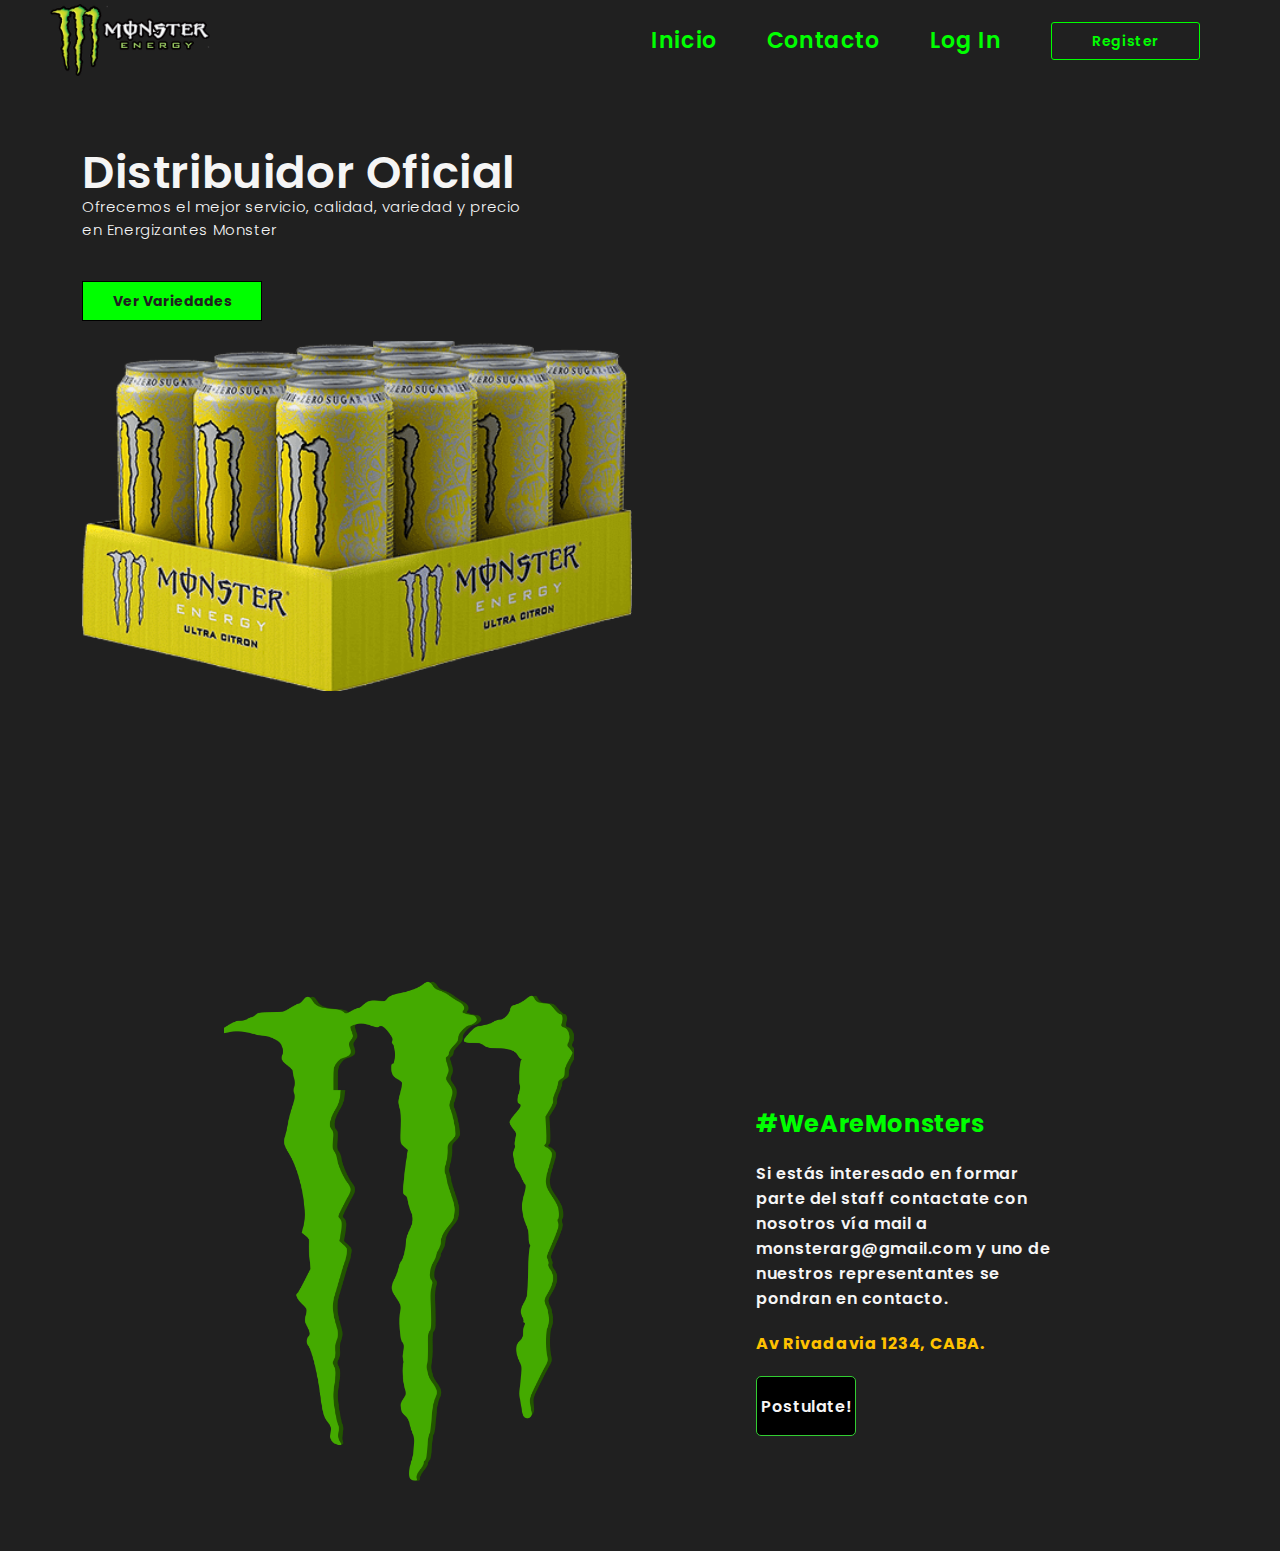
==== index.html @ bba92b3d "initregister" ====
<!DOCTYPE html>
<html lang="en">

<head>
    <meta charset="UTF-8">
    <meta http-equiv="X-UA-Compatible" content="IE=edge">
    <meta name="viewport" content="width=device-width, initial-scale=1.0">
    <title>Monster ARG</title>
    <link rel="stylesheet" href="/style.css">
    <link rel="stylesheet" href="https://cdnjs.cloudflare.com/ajax/libs/font-awesome/6.1.1/css/all.min.css">
    <link rel="stylesheet" href="/Login/css/style.css">
    <link rel="stylesheet" href="/Register/css/forms.css">
</head>

<body>
    <!-- Header -->
    <div class="header-container section-container">
        <header class="header">
            <div class="logo-container">
                <img src="/assets/Monster-Loogo.png" alt="Logo de Monster">
            </div>
            <nav class="navbar">
                <label for="toggle-menu"><i class="fa-solid fa-bars"></i></label>
                <input type="checkbox" id="toggle-menu">
                <ul class="navbar-list">
                    <li><a href="#hero">Inicio</a></li>
                    <li><a href="#about-us">Contacto</a></li>
                    <li><a href="/Login/index.html">Log In</a></li>
                    <li><a href="/Register/forms.html">Register</a></li>
                </ul>
            </nav>
        </header>
    </div>
    <!-- Hero -->
    <div class="section-container">
        <section class="section" id="hero">
            <div class="description-container">
                <div class="text-container">
                    <h1>Distribuidor Oficial</h1>
                    <p>Ofrecemos el mejor servicio, calidad, variedad y precio en Energizantes Monster</p>
                </div>
                <button class="primary-button" id="products">Ver Variedades</button>
            </div>
            <div class="hero-img"></div>
        </section>
        <!-- Section CONTACTO -->
        <div class="section-container">
            <section class="section" id="about-us">
                <div class="about-img"></div>
                <div class="about-content">
                    <h2 class="section-title">#WeAreMonsters</h2>
                    <p class="section-p">
                        Si estás interesado en formar parte del staff contactate con nosotros vía mail a monsterarg@gmail.com y uno de nuestros representantes se pondran en contacto.
                    </p>
                    <p class="adress">Av Rivadavia 1234, CABA.</p>
                    <div class="about-cards-container">
                        <div class="about-card">
                            <span></span>
                            <a href="#" class="section-p">Postulate!</a>
                        </div>
                    </div>
                </div>
        </div>
        </section>
    </div>
    <!-- Products -->
    <!-- <div class="section-container">
        <section class="section" id="products">
            <div class="title-container">
                <h2 class="section-title">Productos</h2>
            </div>
            <div class="products-cards-container">
                <div class="products-card">
                    <div class="product-card-img"></div>
                    <div class="product-content">
                        <h3>Mango</h3>
                        <p class="section-p-small">Sabor Mango, dulce, energizante</p>
                    </div> -->

</body>

</html>
---- style.css ----
@import url('https://fonts.googleapis.com/css2?family=Montserrat&family=Poppins:wght@200&display=swap');
* {
    margin: 0;
    padding: 0;
    box-sizing: border-box;
    font-family: 'Poppins', sans-serif;
    list-style: none;
    text-decoration: none;
}

html {
    scroll-behavior: smooth;
    scroll-padding-top: 100px;
}

body {
    width: 100%;
    /*background: #131415;*/
}

:root {
    --yellow: #ffc200;
    --black: #202020;
    --grey: #2d3640;
    --green: lime;
}

.section-container {
    background: #202020;
}


/*Header*/

.header {
    margin: 0 auto;
    max-width: 1300px;
    height: 80px;
    display: flex;
    justify-content: space-between;
    align-items: center;
    padding: 0px 80px 0px 50px;
}

.header-container {
    position: sticky;
    top: 0%;
    z-index: 9999;
}

.logo-container {
    height: 100%;
    display: flex;
    align-items: center;
}

.logo-container img {
    height: 90%;
}

.navbar,
.navbar-list {
    display: flex;
    align-items: center;
    justify-content: center;
}

.navbar-list {
    gap: 50px;
}

.navbar i {
    font-size: 40px;
    color: white;
    cursor: pointer;
    display: none;
}

#toggle-menu {
    display: none;
}

.navbar a {
    color: white;
    color: var(--green);
    font-size: 22px;
}

.navbar-list li:last-child>a {
    border: 1px solid var(--green);
    font-size: 14px;
    padding: 8px 40px;
    border-radius: 3px;
    transition: all 0.3s linear;
}

.navbar-list li:last-child>a:hover {
    background-color: white;
    color: var(--grey);
    transition: all 0.3s linear;
    font-weight: 700;
}

@media (max-width: 992px) {
    .header {
        padding: 0px 50px 0px 10px;
    }
    .navbar i {
        display: block;
    }
    .navbar-list {
        position: absolute;
        background-color: var(--black);
        flex-direction: column;
        top: 100px;
        right: 0;
        width: 100%;
        height: calc(100vh - 100px);
        display: none;
        z-index: 9999;
    }
    #toggle-menu:checked+.navbar-list {
        display: flex;
    }
}


/*hero*/

.section-container {
    background-color: var(--black);
}

.section {
    display: flex;
    justify-content: center;
    align-items: center;
    margin: 0 auto;
    padding: 70px 0px;
    width: 95%;
    max-width: 1300px;
    /*border: 2px red solid;*/
}

button {
    background-color: var(--green);
    border: 1px solid black;
    outline: none;
    width: 180px;
    height: 40px;
    color: white;
    font-weight: 700;
    font-size: 14px;
    cursor: pointer;
    transition: all 0.4s linear;
}

button:hover {
    background-color: rgb(241, 33, 33);
    transition: all 0.4s linear;
}


/**/

#hero {
    justify-content: space-between;
    flex-wrap: wrap;
    gap: 20px;
    padding: 70px 50px;
}

.description-container {
    display: flex;
    flex-direction: column;
    flex: 1 1 50%;
    gap: 40px;
}

.text-container {
    max-width: max(40%, 300px);
    color: whitesmoke;
}

.text-container h1 {
    font-weight: 600;
    font-size: 45px;
    line-height: 45px;
}

.text-container p {
    font-size: 15px;
    font-weight: 300;
}

.hero-img {
    background-image: url(/assets/pack-monster2.png);
    background-position: center;
    background-repeat: no-repeat;
    background-size: cover;
    min-width: 550px;
    width: 30%;
    height: 350px;
    border-radius: 5px;
    transition: all 0.4s linear;
}

.primary-button {
    color: #202020;
    background: lime;
}

@media (max-width: 768px) {
    .hero-img {
        display: none;
    }
    .description-container {
        justify-content: center;
        align-items: center;
    }
    .text-container {
        display: flex;
        flex-direction: column;
        justify-content: center;
        align-items: center;
        text-align: center;
    }
}


/* Section CONTACTO */

#about-us {
    gap: 15%;
    flex-wrap: wrap;
    margin-top: 150px;
    /* border: 1px solid red;*/
}

.about-img {
    background-image: url(./assets/M-de-Monster.png);
    background-repeat: no-repeat;
    background-position: center;
    background-size: cover;
    height: 500px;
    width: 350px;
    border-radius: 5px;
}

.about-content {
    height: 250px;
    width: 300px;
    display: flex;
    flex-direction: column;
    gap: 20px;
    /*border: 1px solid red;*/
}

.adress {
    font-weight: 700;
    color: #ffc200;
}

.about-cards-container {
    display: flex;
    gap: 30px;
}

.about-card {
    display: flex;
    flex-direction: column;
    align-items: center;
    justify-content: center;
    background-color: black;
    height: 60px;
    width: 100px;
    border-radius: 5px;
    border: 1px limegreen solid;
}

.about-card span {
    font-weight: 700;
    font-size: 20px;
}

.section-title {
    color: lime;
}

.section-p {
    color: whitesmoke;
}

@media (max-width: 768px) {
    #about-us {
        flex-direction: column;
        gap: 20px;
    }
}


/* SECTION PRODUCTS*/
---- Login/css/style.css ----
@import url('https://fonts.googleapis.com/css2?family=Montserrat&family=Poppins:wght@200&display=swap');
* {
    padding: 0;
    margin: 0;
    box-sizing: border-box;
}

html,
body {
    margin: 0;
    padding: 0;
    font-family: 'Poppins', sans-serif;
    font-weight: 600;
    letter-spacing: 0.6px;
    font-size: 16px;
    background: #202020;
    color: lime;
    scroll-behavior: smooth;
    scroll-padding-top: 100px;
}

.container {
    width: 100%;
    height: 100vh;
    position: relative;
    display: flex;
    justify-content: center;
    align-items: center;
}

.content {
    width: 100%;
    height: 100%;
    display: flex;
    flex-direction: column;
    justify-content: center;
    align-items: center;
}

.login__inputs {
    width: 75%;
    max-width: 600px;
}

.login__inputs p {
    display: flex;
    flex-direction: column;
    width: 100%;
}

.login__inputs p label {
    padding-bottom: 10px
}

.login__inputs p input {
    height: 40px;
    border: none;
    padding: 0 20px;
    box-sizing: border-box;
    border-radius: 20px;
    color: #202157;
    font-family: 'Quicksand';
}


/* input:focus {
    outline: none;
    box-shadow: 0px 0px 26px -5px rgba(0,0,0,0.3);
} */

.login__inputs p input::placeholder {
    color: gray;
}

.login__inputs p button {
    width: 100%;
    height: 45px;
    background: black;
    color: lime;
    border-radius: 25px;
    border: 1px solid limegreen;
    font-family: 'Poppins';
    font-size: 16px;
    letter-spacing: 0.6px;
    font-weight: 600;
    cursor: pointer;
    margin-top: 2rem;
}

.login__inputs p button:hover {
    background-color: lime;
    color: #202020;
    transition: all 0.4s linear;
}

.login__img {
    visibility: hidden;
}

a {
    text-decoration: none;
    color: #ffffff
}

@media screen and (min-width: 1000px) {
    .login__img {
        visibility: visible;
        /*border-radius: 0 20px 20px 0;*/
        width: 280px;
        height: 400px;
        background-image: url(/Login/img/M-de-Monster.png);
        background-size: cover;
        background-repeat: no-repeat;
        background-position: center;
        padding: 10px 10px 10px 10px;
        margin-right: 120px;
        /*border: 1px red solid*/
    }
    .login__inputs {
        width: 45%;
        height: 45%;
        margin: auto;
        display: flex;
        flex-direction: column;
        justify-content: center;
        align-items: center;
    }
    .login__inputs p {
        width: 70%;
        margin: 10px 0;
    }
    .content {
        width: 50%;
        background: #0F0E0C;
        height: 60%;
        flex-direction: row;
        border-radius: 20px;
        box-shadow: 0px 0px 26px -5px rgba(0, 0, 0, 0.62);
    }
    html,
    body {
        background: #131415;
    }
    .login__inputs p:last-child button {
        width: 100%
    }
}
---- Register/css/forms.css ----
* {
    margin: 0;
    padding: 0;
    box-sizing: border-box;
}

body {
    width: 100%;
    background-color: #202020
}

.container-items {
    margin-top: 300px;
    margin-left: 300px;
    display: flex;
    justify-content: space-between;
    align-items: center;
    background-color: red;
    color: black;
    max-width: 700px;
    max-height: 600px;
    padding: 3rem 2rem 3rem 2rem;
}

.conteiner {
    display: flex;
    justify-content: center;
    align-items: center;
    max-width: 500px;
}
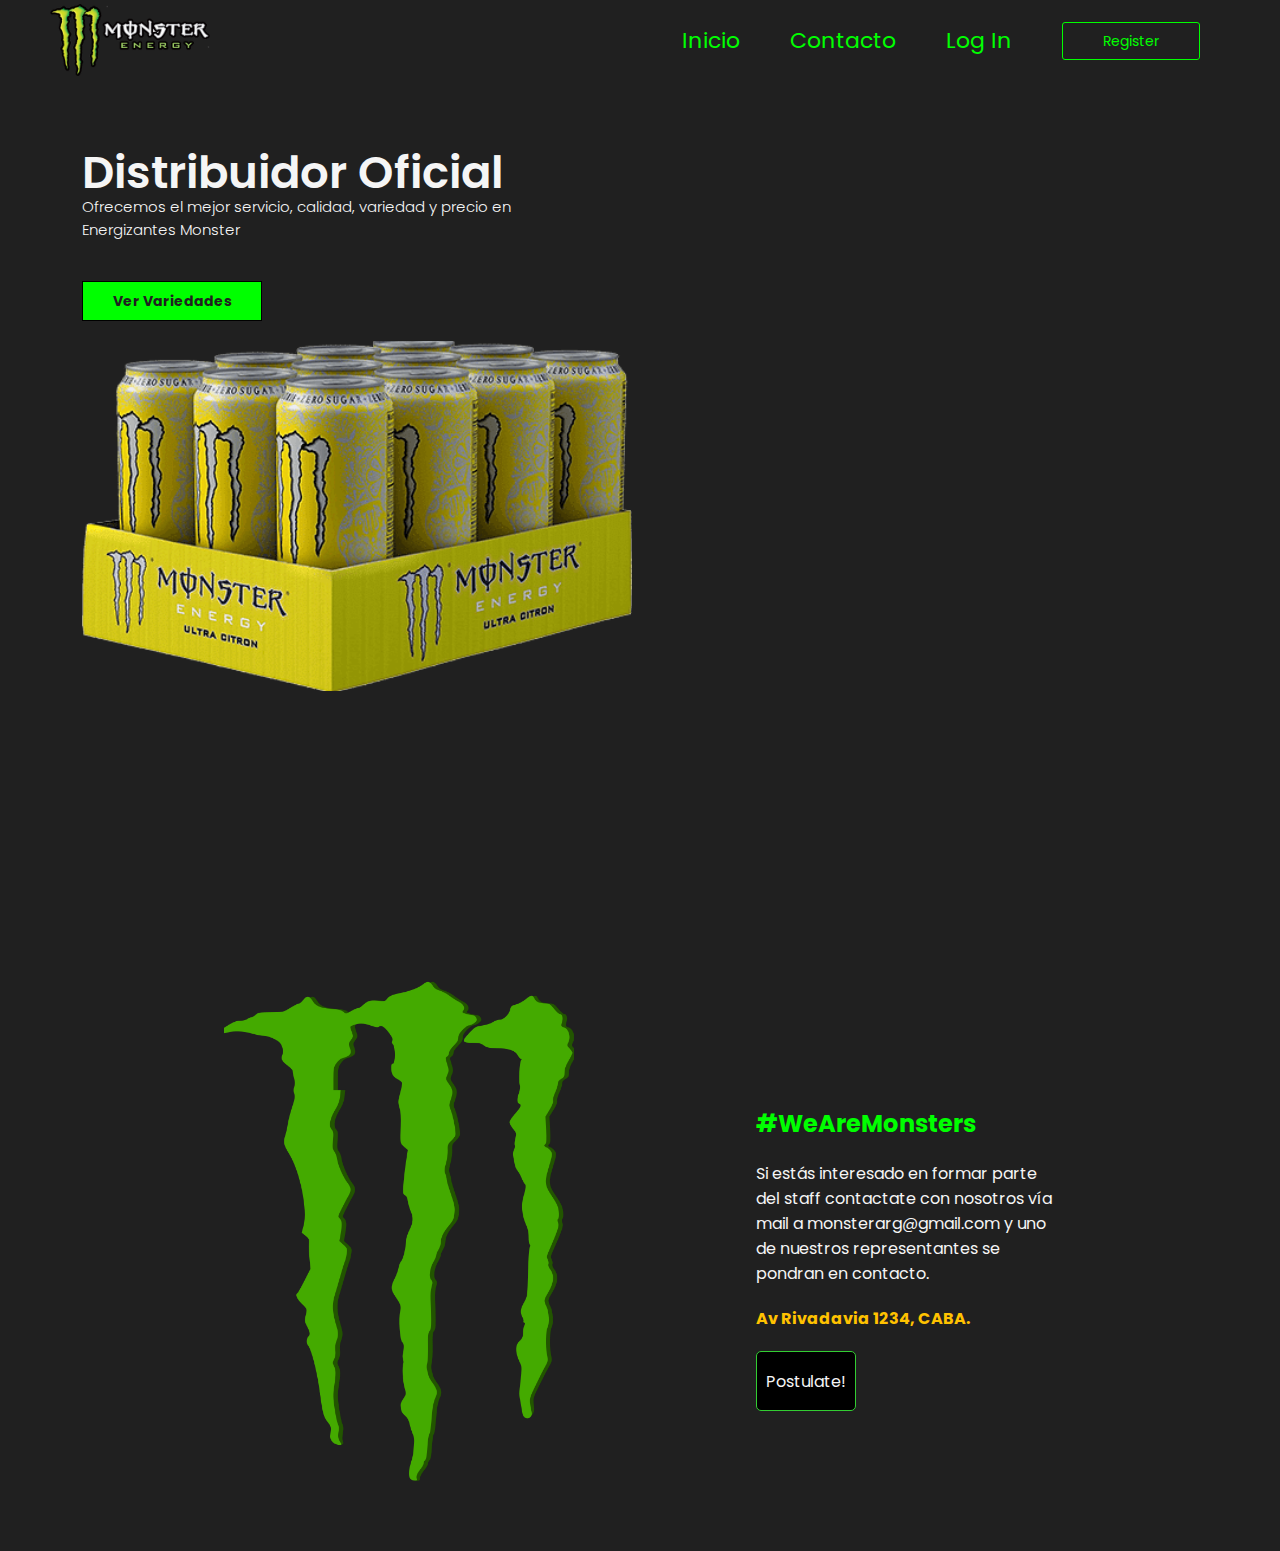
==== commit 911ba9a3: "registerfinish" ====
--- a/index.html
+++ b/index.html
@@ -8,8 +8,8 @@
     <title>Monster ARG</title>
     <link rel="stylesheet" href="/style.css">
     <link rel="stylesheet" href="https://cdnjs.cloudflare.com/ajax/libs/font-awesome/6.1.1/css/all.min.css">
-    <link rel="stylesheet" href="/Login/css/style.css">
-    <link rel="stylesheet" href="/Register/css/forms.css">
+    <!-- <link rel="stylesheet" href="/Login/css/style.css">
+    <link rel="stylesheet" href="/Register/css/forms.css"> -->
 </head>
 
 <body>
--- a/Login/css/style.css
+++ b/Login/css/style.css
@@ -7,8 +7,6 @@
 
 html,
 body {
-    margin: 0;
-    padding: 0;
     font-family: 'Poppins', sans-serif;
     font-weight: 600;
     letter-spacing: 0.6px;
@@ -61,12 +59,6 @@
     color: #202157;
     font-family: 'Quicksand';
 }
-
-
-/* input:focus {
-    outline: none;
-    box-shadow: 0px 0px 26px -5px rgba(0,0,0,0.3);
-} */
 
 .login__inputs p input::placeholder {
     color: gray;
--- a/Register/css/forms.css
+++ b/Register/css/forms.css
@@ -1,3 +1,4 @@
+@import url('https://fonts.googleapis.com/css2?family=Montserrat&family=Poppins:wght@200&display=swap');
 * {
     margin: 0;
     padding: 0;
@@ -5,26 +6,133 @@
 }
 
 body {
+    font-family: 'Poppins', sans-serif;
     width: 100%;
-    background-color: #202020
+    background-color: #131415;
+    /*font-weight: 600;*/
+    letter-spacing: 0.5px;
+    font-size: 16px;
+    background: #202020;
+    color: lime;
+    scroll-behavior: smooth;
+    scroll-padding-top: 100px;
+    max-width: 600px;
+}
+
+.section-contaier {
+    display: flex;
+    justify-content: center;
+    align-items: center;
 }
 
 .container-items {
-    margin-top: 300px;
-    margin-left: 300px;
     display: flex;
-    justify-content: space-between;
+    flex-direction: column;
+    justify-content: center;
     align-items: center;
-    background-color: red;
-    color: black;
-    max-width: 700px;
-    max-height: 600px;
+    position: relative;
+    top: 40px;
+    left: 750px;
+    width: 80%;
+    height: 100%;
+    background-color: black;
+    color: lime;
+    /*border: red 1px solid;*/
+    /*max-width: 600px;
+    max-height: 900px;*/
     padding: 3rem 2rem 3rem 2rem;
+    border-radius: 20px solid green;
+    box-shadow: 0px 0px 26px -5px rgba(0, 0, 0, 0.72);
 }
 
-.conteiner {
+h1 {
+    padding-bottom: 50px;
+    /* border: red 1px solid;*/
+}
+
+.item {
     display: flex;
     justify-content: center;
     align-items: center;
-    max-width: 500px;
+    width: 500px;
+    height: 4rem;
+    max-width: 400px;
+    /*border: 1px red solid;*/
+    padding: 0 10px 0 10px;
+    margin: 0 auto;
+    /*padding: 0 2rem 0 2rem*/
+    /* background-color: red;*/
+}
+
+.btn {
+    height: 40px;
+    width: 150px;
+    width: 45%;
+    height: 45px;
+    background: black;
+    color: lime;
+    border-radius: 25px;
+    border: 1px solid limegreen;
+    font-family: 'Poppins';
+    font-size: 16px;
+    letter-spacing: 0.6px;
+    font-weight: 600;
+    cursor: pointer;
+    margin-top: 2rem;
+    display: flex;
+    justify-content: center;
+    align-items: center;
+    margin-left: 28%;
+}
+
+.btn:hover {
+    background-color: lime;
+    color: #202020;
+    transition: all 0.4s linear;
+}
+
+.border {
+    border-radius: 20px;
+    height: 30px;
+    margin: 13px 13px;
+    width: 60%;
+    height: 45%;
+    display: flex;
+    flex-direction: column;
+    justify-content: center;
+    align-items: center;
+}
+
+.radio {
+    margin: 0px 15px;
+    border: 0
+}
+
+.imgg {
+    padding-bottom: 20px;
+    width: 200px;
+    height: 300px;
+}
+
+@media (max-width: 600px) {
+    body {
+        width: 100%;
+        margin-left: 0px;
+        margin-top: 0px;
+        background: black;
+    }
+    .container-items {
+        width: 100%;
+        height: 100%;
+        max-height: 100%;
+        background-color: black;
+        border-radius: 0;
+        position: sticky;
+    }
+    .imgg {
+        padding: 25px 0;
+        width: 200px;
+        height: 300px;
+        /*border: 2px red solid;*/
+    }
 }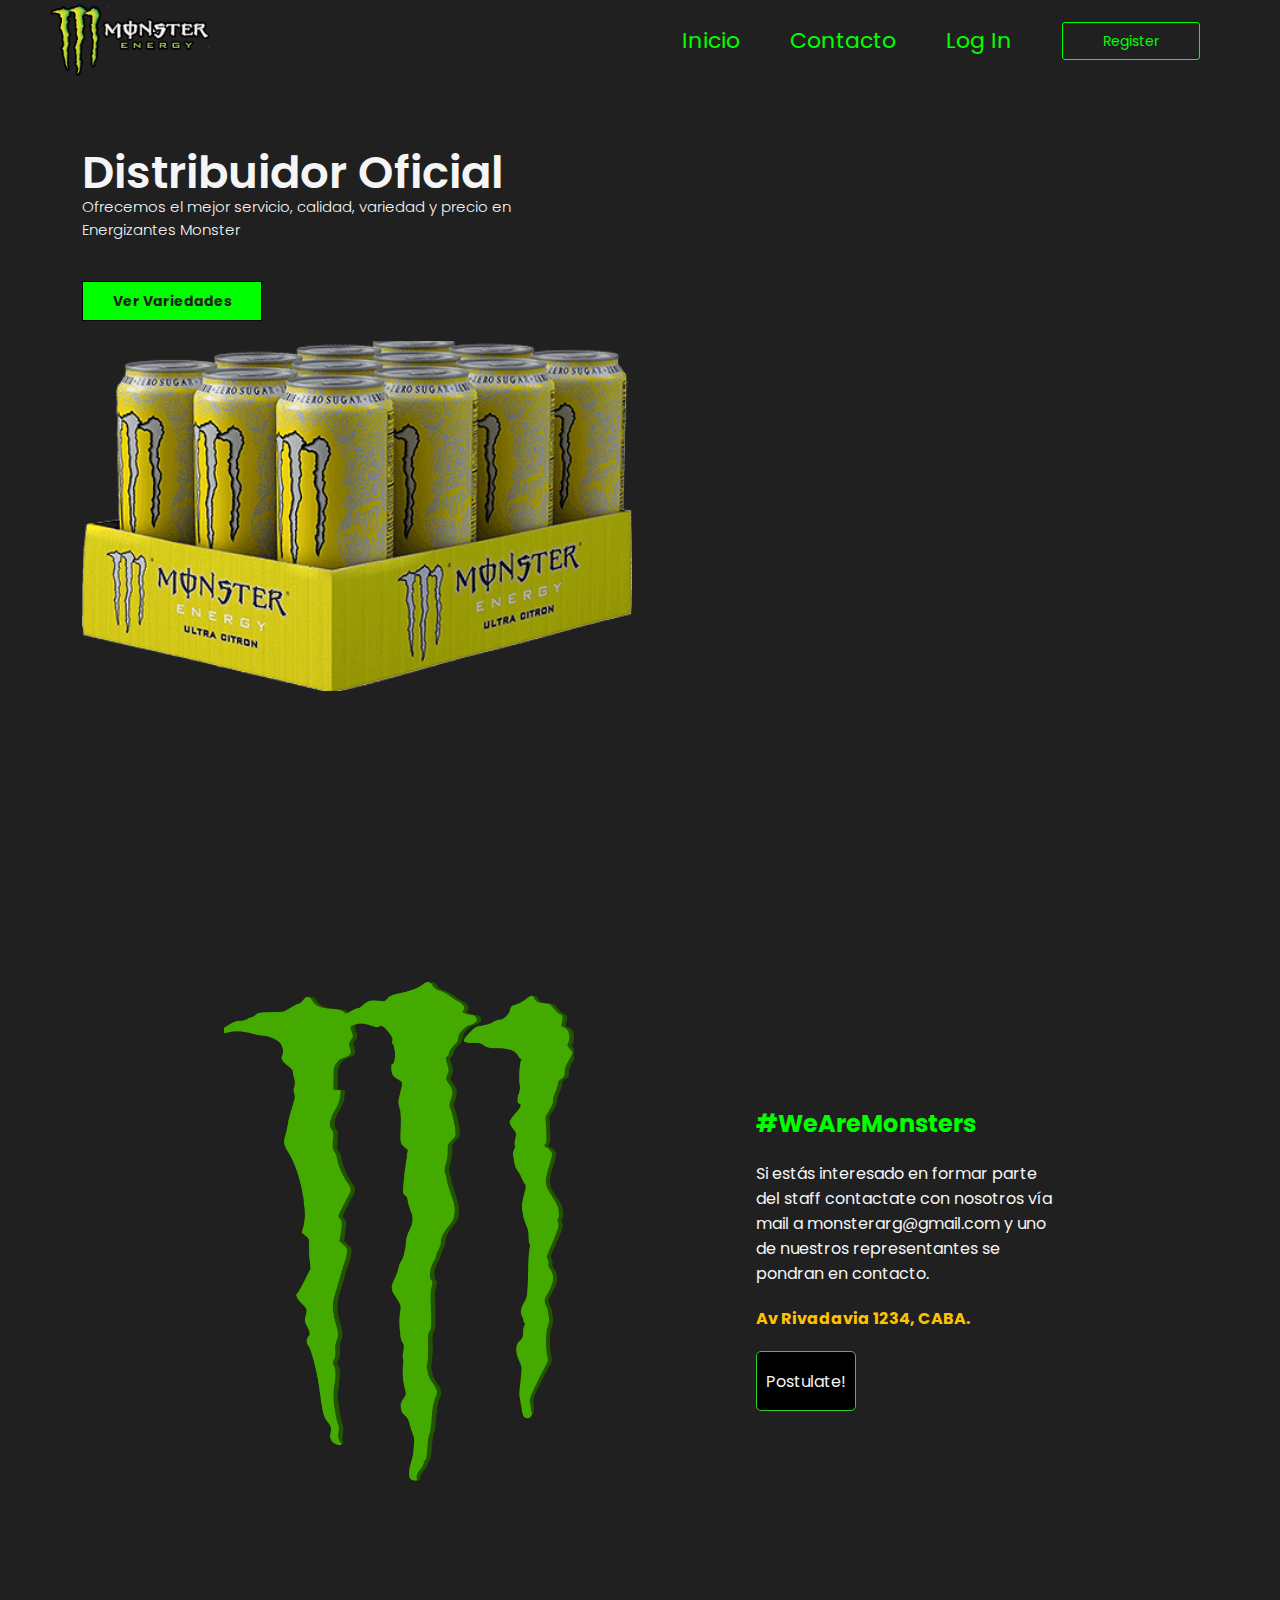
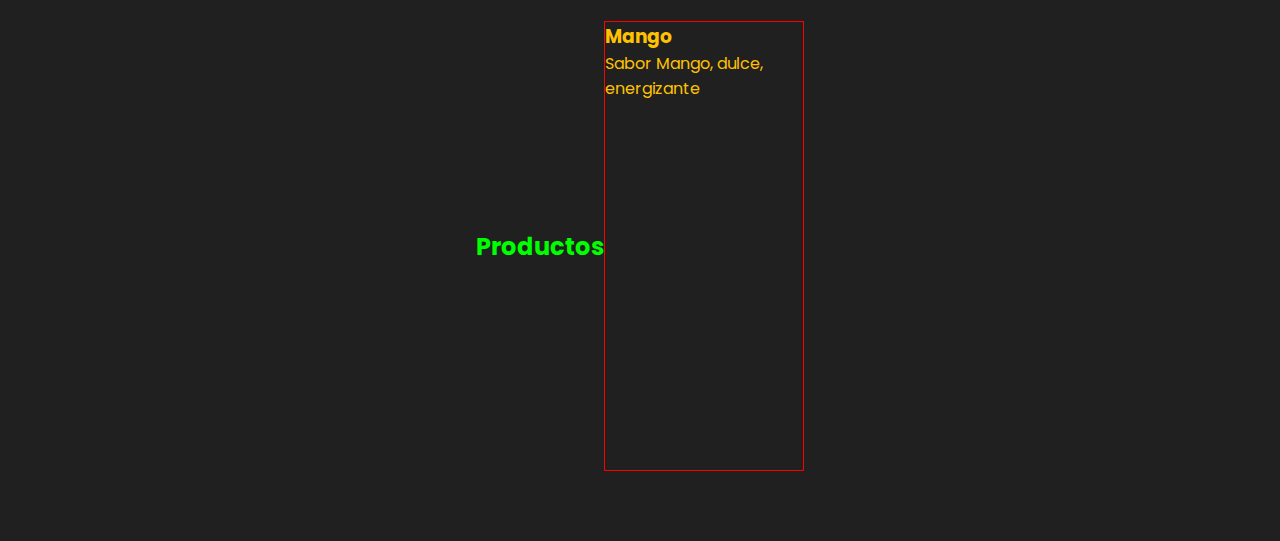
==== commit 682dd27a: "r-terminado" ====
--- a/index.html
+++ b/index.html
@@ -64,7 +64,7 @@
         </section>
     </div>
     <!-- Products -->
-    <!-- <div class="section-container">
+    <div class="section-container">
         <section class="section" id="products">
             <div class="title-container">
                 <h2 class="section-title">Productos</h2>
@@ -75,7 +75,7 @@
                     <div class="product-content">
                         <h3>Mango</h3>
                         <p class="section-p-small">Sabor Mango, dulce, energizante</p>
-                    </div> -->
+                    </div>
 
 </body>
 
--- a/style.css
+++ b/style.css
@@ -1,302 +1,314 @@
-@import url('https://fonts.googleapis.com/css2?family=Montserrat&family=Poppins:wght@200&display=swap');
-* {
-    margin: 0;
-    padding: 0;
-    box-sizing: border-box;
-    font-family: 'Poppins', sans-serif;
-    list-style: none;
-    text-decoration: none;
-}
-
-html {
-    scroll-behavior: smooth;
-    scroll-padding-top: 100px;
-}
-
-body {
-    width: 100%;
-    /*background: #131415;*/
-}
-
-:root {
-    --yellow: #ffc200;
-    --black: #202020;
-    --grey: #2d3640;
-    --green: lime;
-}
-
-.section-container {
-    background: #202020;
-}
-
-
-/*Header*/
-
-.header {
-    margin: 0 auto;
-    max-width: 1300px;
-    height: 80px;
-    display: flex;
-    justify-content: space-between;
-    align-items: center;
-    padding: 0px 80px 0px 50px;
-}
-
-.header-container {
-    position: sticky;
-    top: 0%;
-    z-index: 9999;
-}
-
-.logo-container {
-    height: 100%;
-    display: flex;
-    align-items: center;
-}
-
-.logo-container img {
-    height: 90%;
-}
-
-.navbar,
-.navbar-list {
-    display: flex;
-    align-items: center;
-    justify-content: center;
-}
-
-.navbar-list {
-    gap: 50px;
-}
-
-.navbar i {
-    font-size: 40px;
-    color: white;
-    cursor: pointer;
-    display: none;
-}
-
-#toggle-menu {
-    display: none;
-}
-
-.navbar a {
-    color: white;
-    color: var(--green);
-    font-size: 22px;
-}
-
-.navbar-list li:last-child>a {
-    border: 1px solid var(--green);
-    font-size: 14px;
-    padding: 8px 40px;
-    border-radius: 3px;
-    transition: all 0.3s linear;
-}
-
-.navbar-list li:last-child>a:hover {
-    background-color: white;
-    color: var(--grey);
-    transition: all 0.3s linear;
-    font-weight: 700;
-}
-
-@media (max-width: 992px) {
-    .header {
-        padding: 0px 50px 0px 10px;
-    }
-    .navbar i {
-        display: block;
-    }
-    .navbar-list {
-        position: absolute;
-        background-color: var(--black);
-        flex-direction: column;
-        top: 100px;
-        right: 0;
-        width: 100%;
-        height: calc(100vh - 100px);
-        display: none;
-        z-index: 9999;
-    }
-    #toggle-menu:checked+.navbar-list {
-        display: flex;
-    }
-}
-
-
-/*hero*/
-
-.section-container {
-    background-color: var(--black);
-}
-
-.section {
-    display: flex;
-    justify-content: center;
-    align-items: center;
-    margin: 0 auto;
-    padding: 70px 0px;
-    width: 95%;
-    max-width: 1300px;
-    /*border: 2px red solid;*/
-}
-
-button {
-    background-color: var(--green);
-    border: 1px solid black;
-    outline: none;
-    width: 180px;
-    height: 40px;
-    color: white;
-    font-weight: 700;
-    font-size: 14px;
-    cursor: pointer;
-    transition: all 0.4s linear;
-}
-
-button:hover {
-    background-color: rgb(241, 33, 33);
-    transition: all 0.4s linear;
-}
-
-
-/**/
-
-#hero {
-    justify-content: space-between;
-    flex-wrap: wrap;
-    gap: 20px;
-    padding: 70px 50px;
-}
-
-.description-container {
-    display: flex;
-    flex-direction: column;
-    flex: 1 1 50%;
-    gap: 40px;
-}
-
-.text-container {
-    max-width: max(40%, 300px);
-    color: whitesmoke;
-}
-
-.text-container h1 {
-    font-weight: 600;
-    font-size: 45px;
-    line-height: 45px;
-}
-
-.text-container p {
-    font-size: 15px;
-    font-weight: 300;
-}
-
-.hero-img {
-    background-image: url(/assets/pack-monster2.png);
-    background-position: center;
-    background-repeat: no-repeat;
-    background-size: cover;
-    min-width: 550px;
-    width: 30%;
-    height: 350px;
-    border-radius: 5px;
-    transition: all 0.4s linear;
-}
-
-.primary-button {
-    color: #202020;
-    background: lime;
-}
-
-@media (max-width: 768px) {
-    .hero-img {
-        display: none;
-    }
-    .description-container {
-        justify-content: center;
-        align-items: center;
-    }
-    .text-container {
-        display: flex;
-        flex-direction: column;
-        justify-content: center;
-        align-items: center;
-        text-align: center;
-    }
-}
-
-
-/* Section CONTACTO */
-
-#about-us {
-    gap: 15%;
-    flex-wrap: wrap;
-    margin-top: 150px;
-    /* border: 1px solid red;*/
-}
-
-.about-img {
-    background-image: url(./assets/M-de-Monster.png);
-    background-repeat: no-repeat;
-    background-position: center;
-    background-size: cover;
-    height: 500px;
-    width: 350px;
-    border-radius: 5px;
-}
-
-.about-content {
-    height: 250px;
-    width: 300px;
-    display: flex;
-    flex-direction: column;
-    gap: 20px;
-    /*border: 1px solid red;*/
-}
-
-.adress {
-    font-weight: 700;
-    color: #ffc200;
-}
-
-.about-cards-container {
-    display: flex;
-    gap: 30px;
-}
-
-.about-card {
-    display: flex;
-    flex-direction: column;
-    align-items: center;
-    justify-content: center;
-    background-color: black;
-    height: 60px;
-    width: 100px;
-    border-radius: 5px;
-    border: 1px limegreen solid;
-}
-
-.about-card span {
-    font-weight: 700;
-    font-size: 20px;
-}
-
-.section-title {
-    color: lime;
-}
-
-.section-p {
-    color: whitesmoke;
-}
-
-@media (max-width: 768px) {
-    #about-us {
-        flex-direction: column;
-        gap: 20px;
-    }
-}
-
-
-/* SECTION PRODUCTS*/+        @import url('https://fonts.googleapis.com/css2?family=Montserrat&family=Poppins:wght@200&display=swap');
+        * {
+            margin: 0;
+            padding: 0;
+            box-sizing: border-box;
+            font-family: 'Poppins', sans-serif;
+            list-style: none;
+            text-decoration: none;
+        }
+        
+        html {
+            scroll-behavior: smooth;
+            scroll-padding-top: 100px;
+        }
+        
+        body {
+            width: 100%;
+            /*background: #131415;*/
+        }
+        
+         :root {
+            --yellow: #ffc200;
+            --black: #202020;
+            --grey: #2d3640;
+            --green: lime;
+        }
+        
+        .section-container {
+            background: #202020;
+        }
+        /*Header*/
+        
+        .header {
+            margin: 0 auto;
+            max-width: 1300px;
+            height: 80px;
+            display: flex;
+            justify-content: space-between;
+            align-items: center;
+            padding: 0px 80px 0px 50px;
+        }
+        
+        .header-container {
+            position: sticky;
+            top: 0%;
+            z-index: 9999;
+        }
+        
+        .logo-container {
+            height: 100%;
+            display: flex;
+            align-items: center;
+        }
+        
+        .logo-container img {
+            height: 90%;
+        }
+        
+        .navbar,
+        .navbar-list {
+            display: flex;
+            align-items: center;
+            justify-content: center;
+        }
+        
+        .navbar-list {
+            gap: 50px;
+        }
+        
+        .navbar i {
+            font-size: 40px;
+            color: white;
+            cursor: pointer;
+            display: none;
+        }
+        
+        #toggle-menu {
+            display: none;
+        }
+        
+        .navbar a {
+            color: white;
+            color: var(--green);
+            font-size: 22px;
+        }
+        
+        .navbar-list li:last-child>a {
+            border: 1px solid var(--green);
+            font-size: 14px;
+            padding: 8px 40px;
+            border-radius: 3px;
+            transition: all 0.3s linear;
+        }
+        
+        .navbar-list li:last-child>a:hover {
+            background-color: white;
+            color: var(--grey);
+            transition: all 0.3s linear;
+            font-weight: 700;
+        }
+        
+        @media (max-width: 992px) {
+            .header {
+                padding: 0px 50px 0px 10px;
+            }
+            .navbar i {
+                display: block;
+            }
+            .navbar-list {
+                position: absolute;
+                background-color: var(--black);
+                flex-direction: column;
+                top: 100px;
+                right: 0;
+                width: 100%;
+                height: calc(100vh - 100px);
+                display: none;
+                z-index: 9999;
+            }
+            #toggle-menu:checked+.navbar-list {
+                display: flex;
+            }
+        }
+        /*hero*/
+        
+        .section-container {
+            background-color: var(--black);
+        }
+        
+        .section {
+            display: flex;
+            justify-content: center;
+            align-items: center;
+            margin: 0 auto;
+            padding: 70px 0px;
+            width: 95%;
+            max-width: 1300px;
+            /*border: 2px red solid;*/
+        }
+        
+        button {
+            background-color: var(--green);
+            border: 1px solid black;
+            outline: none;
+            width: 180px;
+            height: 40px;
+            color: white;
+            font-weight: 700;
+            font-size: 14px;
+            cursor: pointer;
+            transition: all 0.4s linear;
+        }
+        
+        button:hover {
+            background-color: rgb(241, 33, 33);
+            transition: all 0.4s linear;
+        }
+        /**/
+        
+        #hero {
+            justify-content: space-between;
+            flex-wrap: wrap;
+            gap: 20px;
+            padding: 70px 50px;
+        }
+        
+        .description-container {
+            display: flex;
+            flex-direction: column;
+            flex: 1 1 50%;
+            gap: 40px;
+        }
+        
+        .text-container {
+            max-width: max(40%, 300px);
+            color: whitesmoke;
+        }
+        
+        .text-container h1 {
+            font-weight: 600;
+            font-size: 45px;
+            line-height: 45px;
+        }
+        
+        .text-container p {
+            font-size: 15px;
+            font-weight: 300;
+        }
+        
+        .hero-img {
+            background-image: url(/assets/pack-monster2.png);
+            background-position: center;
+            background-repeat: no-repeat;
+            background-size: cover;
+            min-width: 550px;
+            width: 30%;
+            height: 350px;
+            border-radius: 5px;
+            transition: all 0.4s linear;
+        }
+        
+        .primary-button {
+            color: #202020;
+            background: lime;
+        }
+        
+        @media (max-width: 768px) {
+            .hero-img {
+                display: none;
+            }
+            .description-container {
+                justify-content: center;
+                align-items: center;
+            }
+            .text-container {
+                display: flex;
+                flex-direction: column;
+                justify-content: center;
+                align-items: center;
+                text-align: center;
+            }
+        }
+        /* Section CONTACTO */
+        
+        #about-us {
+            gap: 15%;
+            flex-wrap: wrap;
+            margin-top: 150px;
+            /* border: 1px solid red;*/
+        }
+        
+        .about-img {
+            background-image: url(./assets/M-de-Monster.png);
+            background-repeat: no-repeat;
+            background-position: center;
+            background-size: cover;
+            height: 500px;
+            width: 350px;
+            border-radius: 5px;
+        }
+        
+        .about-content {
+            height: 250px;
+            width: 300px;
+            display: flex;
+            flex-direction: column;
+            gap: 20px;
+            /*border: 1px solid red;*/
+        }
+        
+        .adress {
+            font-weight: 700;
+            color: #ffc200;
+        }
+        
+        .about-cards-container {
+            display: flex;
+            gap: 30px;
+        }
+        
+        .about-card {
+            display: flex;
+            flex-direction: column;
+            align-items: center;
+            justify-content: center;
+            background-color: black;
+            height: 60px;
+            width: 100px;
+            border-radius: 5px;
+            border: 1px limegreen solid;
+        }
+        
+        .about-card span {
+            font-weight: 700;
+            font-size: 20px;
+        }
+        
+        .section-title {
+            color: lime;
+        }
+        
+        .section-p {
+            color: whitesmoke;
+        }
+        
+        @media (max-width: 768px) {
+            #about-us {
+                flex-direction: column;
+                gap: 20px;
+            }
+        }
+        /* SECTION PRODUCTS*/
+        
+        .title-container {
+            display: flex;
+            flex-direction: column;
+        }
+        
+        .products-cards-container {
+            display: flex;
+            justify-content: center;
+            align-items: center;
+        }
+        
+        .products-card {
+            width: 200px;
+            height: 450px;
+            border: 1px red solid;
+            color: var(--yellow);
+        }
+        
+        .product-card-img {
+            background-image: url(/assets/Monster-Mango.png);
+        }--- a/Register/css/forms.css
+++ b/Register/css/forms.css
@@ -12,7 +12,7 @@
     /*font-weight: 600;*/
     letter-spacing: 0.5px;
     font-size: 16px;
-    background: #202020;
+    background: #131415;
     color: lime;
     scroll-behavior: smooth;
     scroll-padding-top: 100px;
@@ -62,6 +62,27 @@
     margin: 0 auto;
     /*padding: 0 2rem 0 2rem*/
     /* background-color: red;*/
+}
+
+.item label {
+    font-size: 15px;
+    font-weight: 0.5rem;
+}
+
+.item input:hover {
+    background-color: lime;
+    color: black;
+    transition: 0.3s all linear
+}
+
+.item input {
+    background-color: #202020;
+    border: none;
+    border-radius: none;
+    padding: 2px 2px;
+    color: white;
+    font-weight: bolder;
+    font-family: 'Poppins';
 }
 
 .btn {
@@ -127,7 +148,7 @@
         max-height: 100%;
         background-color: black;
         border-radius: 0;
-        position: sticky;
+        position: static;
     }
     .imgg {
         padding: 25px 0;
@@ -135,4 +156,7 @@
         height: 300px;
         /*border: 2px red solid;*/
     }
-}+}
+
+
+/*Products*/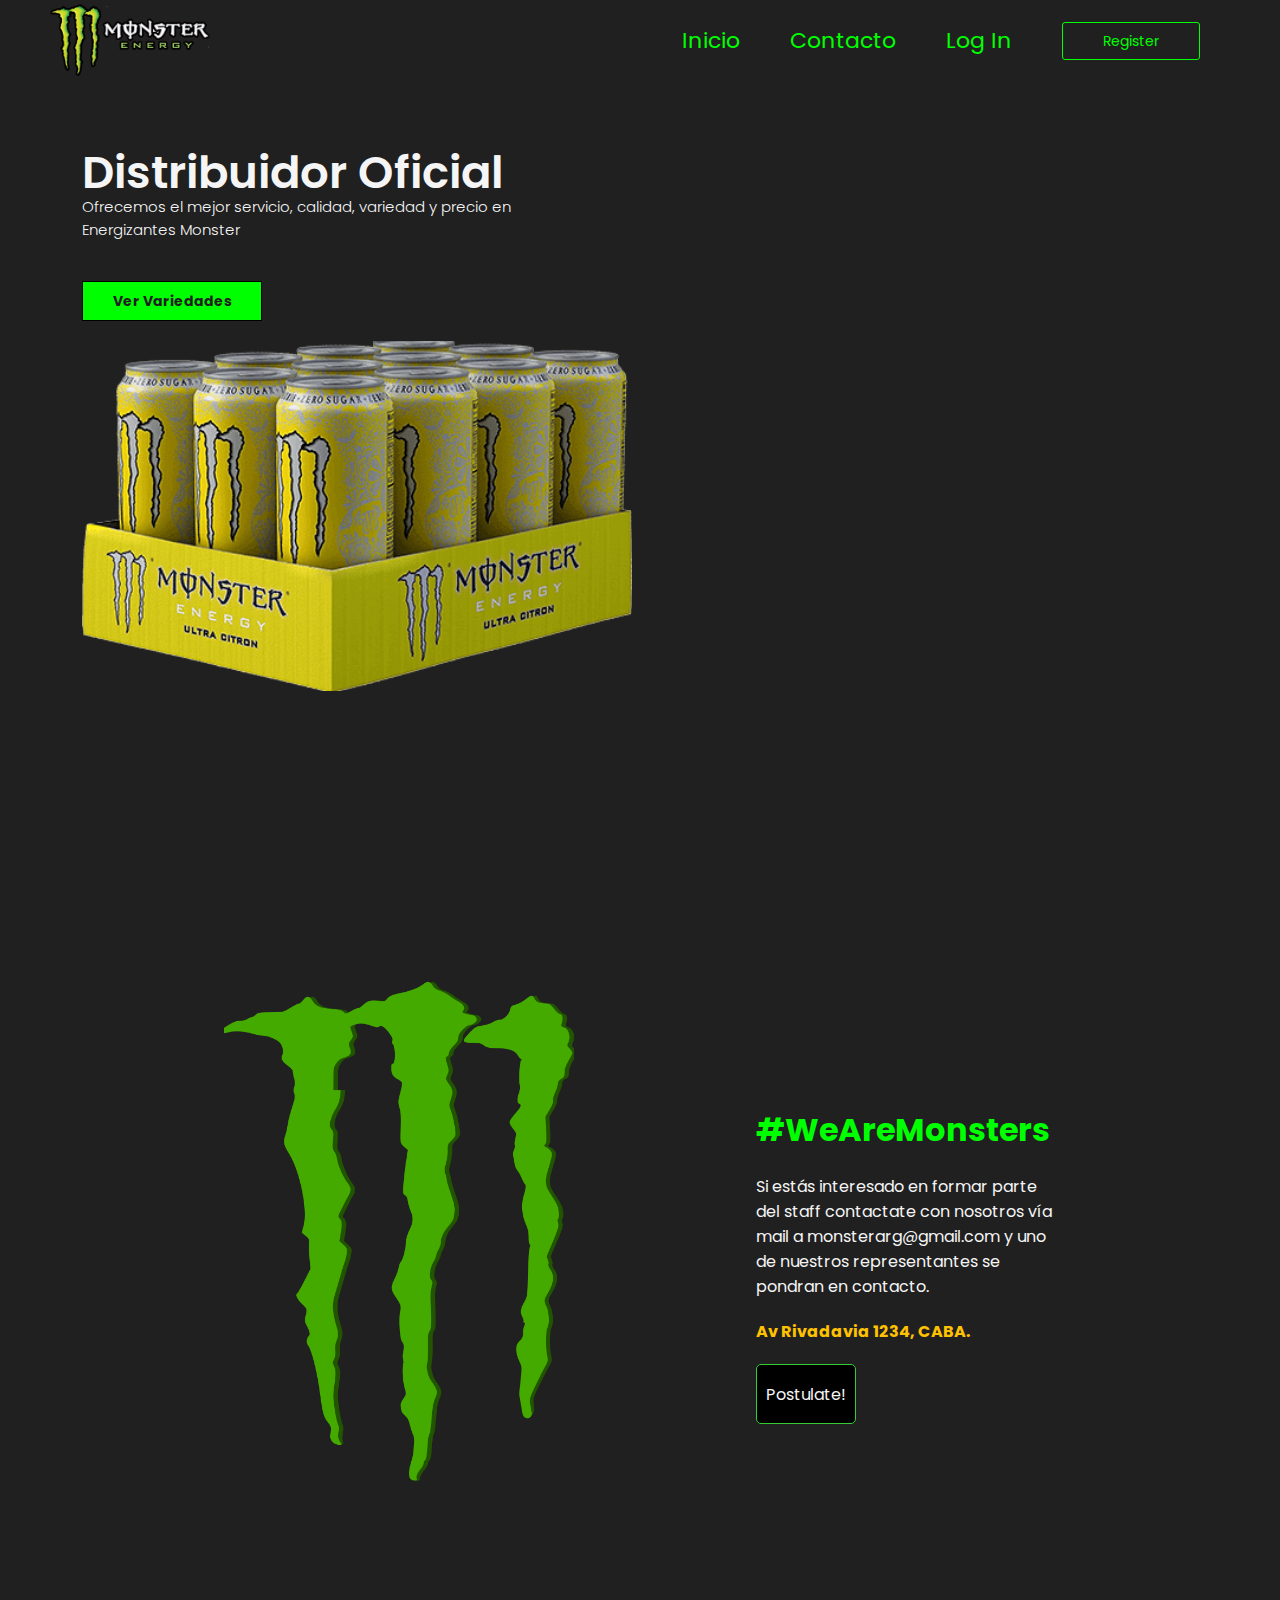
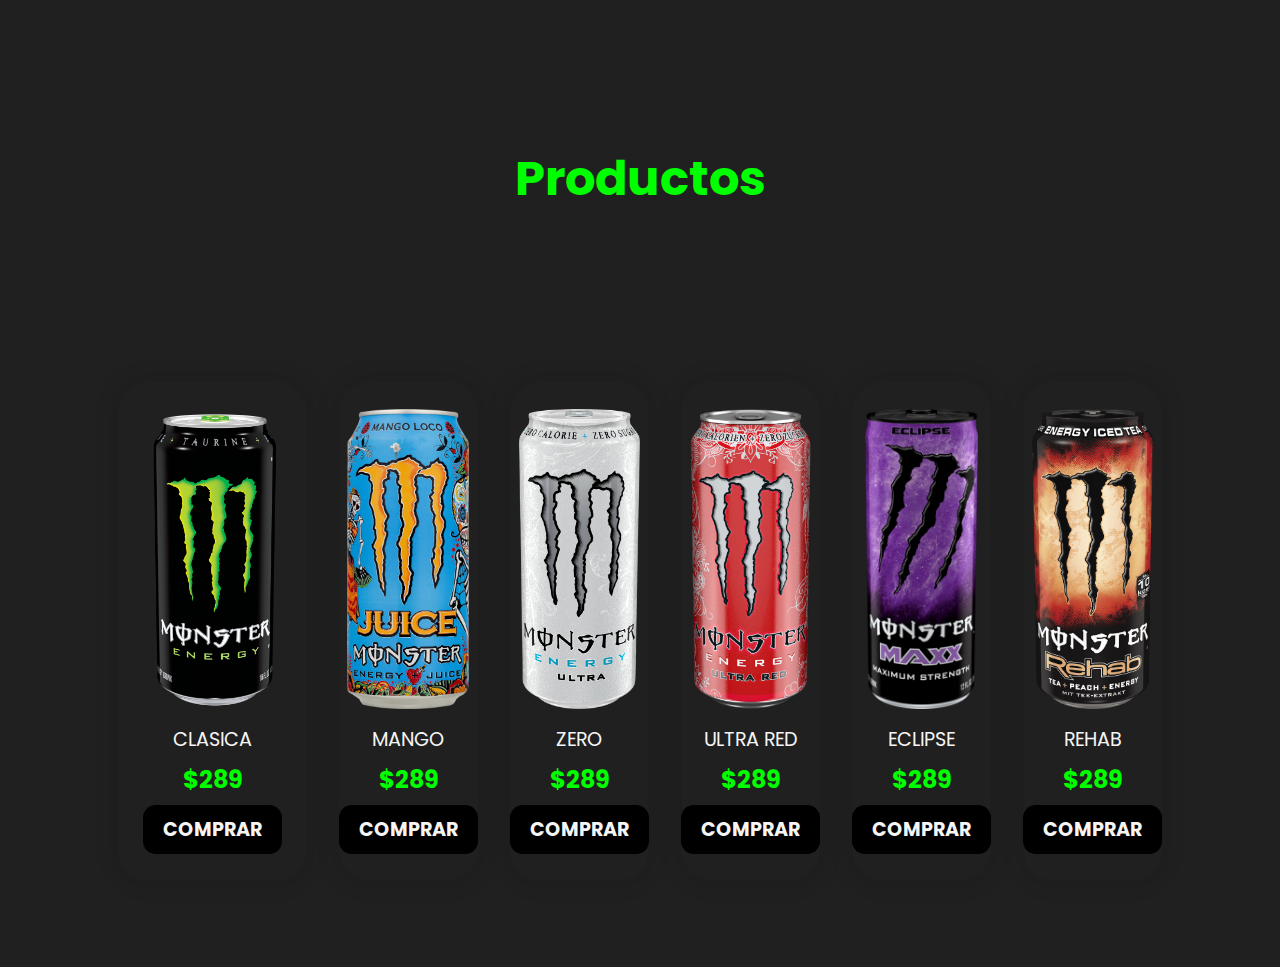
==== commit 12bd5563: "seccion products terminada" ====
--- a/index.html
+++ b/index.html
@@ -64,18 +64,58 @@
         </section>
     </div>
     <!-- Products -->
+    <div class="title-cont">
+        <h2>Productos</h2>
+    </div>
     <div class="section-container">
         <section class="section" id="products">
-            <div class="title-container">
-                <h2 class="section-title">Productos</h2>
+
+            <!-- Cards container -->
+            <div class="products-cards-container">
+                <!-- Card 1 -->
+                <div class="products-card">
+                    <img src="/assets/Monster-Clasica.png" alt="Monster-Clasica" class="monster">
+                    <p class="product-title">Clasica</p>
+                    <span class="product-price">$289</span>
+                    <a href="#" class="btn-products">Comprar</a>
+                </div>
+                <!-- Card 2 -->
+                <div class="products-card">
+                    <img src="/assets/Monster-Mango.png" alt="Monster-Mango" class="monster">
+                    <p class="product-title">Mango</p>
+                    <span class="product-price">$289</span>
+                    <a href="#" class="btn-products">Comprar</a>
+                </div>
+                <!-- Card 3 -->
+                <div class="products-card">
+                    <img src="/assets/Monster-Zero3.png" alt="Monster-Zero" class="monster">
+                    <p class="product-title">Zero</p>
+                    <span class="product-price">$289</span>
+                    <a href="#" class="btn-products">Comprar</a>
+                </div>
+                <!-- Card 4 -->
+                <div class="products-card">
+                    <img src="/assets/RedMonster.png" alt="Monster-Red" class="monster">
+                    <p class="product-title">Ultra Red</p>
+                    <span class="product-price">$289</span>
+                    <a href="#" class="btn-products">Comprar</a>
+                </div>
+                <!-- Card 5 -->
+                <div class="products-card">
+                    <img src="/assets/Monster-Eclipse.png" alt="Monster-Eclipse" class="monster">
+                    <p class="product-title">Eclipse</p>
+                    <span class="product-price">$289</span>
+                    <a href="#" class="btn-products">Comprar</a>
+                </div>
+                <!-- Card 6 -->
+                <div class="products-card">
+                    <img src="/assets/Monster-Rehab.png" alt="Monster-Rehab" class="monster">
+                    <p class="product-title">Rehab</p>
+                    <span class="product-price">$289</span>
+                    <a href="#" class="btn-products">Comprar</a>
+                </div>
+
             </div>
-            <div class="products-cards-container">
-                <div class="products-card">
-                    <div class="product-card-img"></div>
-                    <div class="product-content">
-                        <h3>Mango</h3>
-                        <p class="section-p-small">Sabor Mango, dulce, energizante</p>
-                    </div>
 
 </body>
 
--- a/style.css
+++ b/style.css
@@ -1,314 +1,428 @@
-        @import url('https://fonts.googleapis.com/css2?family=Montserrat&family=Poppins:wght@200&display=swap');
-        * {
-            margin: 0;
-            padding: 0;
-            box-sizing: border-box;
-            font-family: 'Poppins', sans-serif;
-            list-style: none;
-            text-decoration: none;
-        }
-        
-        html {
-            scroll-behavior: smooth;
-            scroll-padding-top: 100px;
-        }
-        
-        body {
+    @import url('https://fonts.googleapis.com/css2?family=Montserrat&family=Poppins:wght@200&display=swap');
+    * {
+        margin: 0;
+        padding: 0;
+        box-sizing: border-box;
+        font-family: 'Poppins', sans-serif;
+        list-style: none;
+        text-decoration: none;
+    }
+    
+    html {
+        scroll-behavior: smooth;
+        scroll-padding-top: 100px;
+    }
+    
+    body {
+        width: 100%;
+        /*background: #131415;*/
+    }
+    
+     :root {
+        --yellow: #ffc200;
+        --black: #202020;
+        --grey: #2d3640;
+        --green: lime;
+        --bold: 900;
+        --medium: 700;
+        --regular: 400;
+        --thin: 300;
+    }
+    
+    .section-container {
+        background: #202020;
+    }
+    /*Header*/
+    
+    .header {
+        margin: 0 auto;
+        max-width: 1300px;
+        height: 80px;
+        display: flex;
+        justify-content: space-between;
+        align-items: center;
+        padding: 0px 80px 0px 50px;
+    }
+    
+    .header-container {
+        position: sticky;
+        top: 0%;
+        z-index: 9999;
+    }
+    
+    .logo-container {
+        height: 100%;
+        display: flex;
+        align-items: center;
+    }
+    
+    .logo-container img {
+        height: 90%;
+    }
+    
+    .navbar,
+    .navbar-list {
+        display: flex;
+        align-items: center;
+        justify-content: center;
+    }
+    
+    .navbar-list {
+        gap: 50px;
+    }
+    
+    .navbar i {
+        font-size: 40px;
+        color: white;
+        cursor: pointer;
+        display: none;
+    }
+    
+    #toggle-menu {
+        display: none;
+    }
+    
+    .navbar a {
+        color: white;
+        color: var(--green);
+        font-size: 22px;
+    }
+    
+    .navbar-list li:last-child>a {
+        border: 1px solid var(--green);
+        font-size: 14px;
+        padding: 8px 40px;
+        border-radius: 3px;
+        transition: all 0.3s linear;
+    }
+    
+    .navbar-list li:last-child>a:hover {
+        background-color: white;
+        color: var(--grey);
+        transition: all 0.3s linear;
+        font-weight: 700;
+    }
+    
+    @media (max-width: 992px) {
+        .header {
+            padding: 0px 50px 0px 10px;
+        }
+        .navbar i {
+            display: block;
+        }
+        .navbar-list {
+            position: absolute;
+            background-color: var(--black);
+            flex-direction: column;
+            top: 100px;
+            right: 0;
             width: 100%;
-            /*background: #131415;*/
-        }
-        
-         :root {
-            --yellow: #ffc200;
-            --black: #202020;
-            --grey: #2d3640;
-            --green: lime;
-        }
-        
-        .section-container {
-            background: #202020;
-        }
-        /*Header*/
-        
-        .header {
-            margin: 0 auto;
-            max-width: 1300px;
-            height: 80px;
-            display: flex;
-            justify-content: space-between;
-            align-items: center;
-            padding: 0px 80px 0px 50px;
-        }
-        
-        .header-container {
-            position: sticky;
-            top: 0%;
+            height: calc(100vh - 100px);
+            display: none;
             z-index: 9999;
         }
-        
-        .logo-container {
-            height: 100%;
-            display: flex;
-            align-items: center;
-        }
-        
-        .logo-container img {
-            height: 90%;
-        }
-        
-        .navbar,
-        .navbar-list {
-            display: flex;
-            align-items: center;
-            justify-content: center;
-        }
-        
-        .navbar-list {
-            gap: 50px;
-        }
-        
-        .navbar i {
-            font-size: 40px;
-            color: white;
-            cursor: pointer;
+        #toggle-menu:checked+.navbar-list {
+            display: flex;
+        }
+    }
+    /*hero*/
+    
+    .section-container {
+        background-color: var(--black);
+    }
+    
+    .section {
+        display: flex;
+        justify-content: center;
+        align-items: center;
+        margin: 0 auto;
+        padding: 70px 0px;
+        width: 95%;
+        max-width: 1300px;
+        /*border: 2px red solid;*/
+    }
+    
+    button {
+        background-color: var(--green);
+        border: 1px solid black;
+        outline: none;
+        width: 180px;
+        height: 40px;
+        color: white;
+        font-weight: 700;
+        font-size: 14px;
+        cursor: pointer;
+        transition: all 0.4s linear;
+    }
+    
+    button:hover {
+        background-color: rgb(241, 33, 33);
+        transition: all 0.4s linear;
+    }
+    /**/
+    
+    #hero {
+        justify-content: space-between;
+        flex-wrap: wrap;
+        gap: 20px;
+        padding: 70px 50px;
+    }
+    
+    .description-container {
+        display: flex;
+        flex-direction: column;
+        flex: 1 1 50%;
+        gap: 40px;
+    }
+    
+    .text-container {
+        max-width: max(40%, 300px);
+        color: whitesmoke;
+    }
+    
+    .text-container h1 {
+        font-weight: 600;
+        font-size: 45px;
+        line-height: 45px;
+    }
+    
+    .text-container p {
+        font-size: 15px;
+        font-weight: 300;
+    }
+    
+    .hero-img {
+        background-image: url(/assets/pack-monster2.png);
+        background-position: center;
+        background-repeat: no-repeat;
+        background-size: cover;
+        min-width: 550px;
+        width: 30%;
+        height: 350px;
+        border-radius: 5px;
+        transition: all 0.4s linear;
+    }
+    
+    .primary-button {
+        color: #202020;
+        background: lime;
+    }
+    
+    @media (max-width: 768px) {
+        .hero-img {
             display: none;
         }
-        
-        #toggle-menu {
-            display: none;
-        }
-        
-        .navbar a {
-            color: white;
-            color: var(--green);
-            font-size: 22px;
-        }
-        
-        .navbar-list li:last-child>a {
-            border: 1px solid var(--green);
-            font-size: 14px;
-            padding: 8px 40px;
-            border-radius: 3px;
-            transition: all 0.3s linear;
-        }
-        
-        .navbar-list li:last-child>a:hover {
-            background-color: white;
-            color: var(--grey);
-            transition: all 0.3s linear;
-            font-weight: 700;
-        }
-        
-        @media (max-width: 992px) {
-            .header {
-                padding: 0px 50px 0px 10px;
-            }
-            .navbar i {
-                display: block;
-            }
-            .navbar-list {
-                position: absolute;
-                background-color: var(--black);
-                flex-direction: column;
-                top: 100px;
-                right: 0;
-                width: 100%;
-                height: calc(100vh - 100px);
-                display: none;
-                z-index: 9999;
-            }
-            #toggle-menu:checked+.navbar-list {
-                display: flex;
-            }
-        }
-        /*hero*/
-        
-        .section-container {
-            background-color: var(--black);
-        }
-        
-        .section {
-            display: flex;
-            justify-content: center;
-            align-items: center;
-            margin: 0 auto;
-            padding: 70px 0px;
-            width: 95%;
-            max-width: 1300px;
-            /*border: 2px red solid;*/
-        }
-        
-        button {
-            background-color: var(--green);
-            border: 1px solid black;
-            outline: none;
-            width: 180px;
-            height: 40px;
-            color: white;
-            font-weight: 700;
-            font-size: 14px;
-            cursor: pointer;
-            transition: all 0.4s linear;
-        }
-        
-        button:hover {
-            background-color: rgb(241, 33, 33);
-            transition: all 0.4s linear;
-        }
-        /**/
-        
-        #hero {
-            justify-content: space-between;
-            flex-wrap: wrap;
+        .description-container {
+            justify-content: center;
+            align-items: center;
+        }
+        .text-container {
+            display: flex;
+            flex-direction: column;
+            justify-content: center;
+            align-items: center;
+            text-align: center;
+        }
+    }
+    /* Section CONTACTO */
+    
+    #about-us {
+        gap: 15%;
+        flex-wrap: wrap;
+        margin-top: 150px;
+        /* border: 1px solid red;*/
+    }
+    
+    .about-img {
+        background-image: url(./assets/M-de-Monster.png);
+        background-repeat: no-repeat;
+        background-position: center;
+        background-size: cover;
+        height: 500px;
+        width: 350px;
+        border-radius: 5px;
+    }
+    
+    .about-content {
+        height: 250px;
+        width: 300px;
+        display: flex;
+        flex-direction: column;
+        gap: 20px;
+        /*border: 1px solid red;*/
+    }
+    
+    .adress {
+        font-weight: 700;
+        color: #ffc200;
+    }
+    
+    .about-cards-container {
+        display: flex;
+        gap: 30px;
+    }
+    
+    .about-card {
+        display: flex;
+        flex-direction: column;
+        align-items: center;
+        justify-content: center;
+        background-color: black;
+        height: 60px;
+        width: 100px;
+        border-radius: 5px;
+        border: 1px limegreen solid;
+    }
+    
+    .about-card span {
+        font-weight: 700;
+        font-size: 20px;
+    }
+    
+    .section-title {
+        color: lime;
+        font-size: 3rem;
+        font-weight: var(--medium);
+    }
+    
+    .section-p {
+        color: whitesmoke;
+    }
+    
+    @media (max-width: 768px) {
+        #about-us {
+            flex-direction: column;
             gap: 20px;
-            padding: 70px 50px;
-        }
-        
-        .description-container {
-            display: flex;
-            flex-direction: column;
-            flex: 1 1 50%;
-            gap: 40px;
-        }
-        
-        .text-container {
-            max-width: max(40%, 300px);
-            color: whitesmoke;
-        }
-        
-        .text-container h1 {
-            font-weight: 600;
-            font-size: 45px;
-            line-height: 45px;
-        }
-        
-        .text-container p {
-            font-size: 15px;
-            font-weight: 300;
-        }
-        
-        .hero-img {
-            background-image: url(/assets/pack-monster2.png);
-            background-position: center;
-            background-repeat: no-repeat;
-            background-size: cover;
-            min-width: 550px;
-            width: 30%;
-            height: 350px;
-            border-radius: 5px;
-            transition: all 0.4s linear;
-        }
-        
-        .primary-button {
-            color: #202020;
-            background: lime;
-        }
-        
-        @media (max-width: 768px) {
-            .hero-img {
-                display: none;
-            }
-            .description-container {
-                justify-content: center;
-                align-items: center;
-            }
-            .text-container {
-                display: flex;
-                flex-direction: column;
-                justify-content: center;
-                align-items: center;
-                text-align: center;
-            }
-        }
-        /* Section CONTACTO */
-        
-        #about-us {
-            gap: 15%;
-            flex-wrap: wrap;
-            margin-top: 150px;
-            /* border: 1px solid red;*/
-        }
-        
-        .about-img {
-            background-image: url(./assets/M-de-Monster.png);
-            background-repeat: no-repeat;
-            background-position: center;
-            background-size: cover;
-            height: 500px;
-            width: 350px;
-            border-radius: 5px;
-        }
-        
-        .about-content {
-            height: 250px;
-            width: 300px;
-            display: flex;
-            flex-direction: column;
-            gap: 20px;
-            /*border: 1px solid red;*/
-        }
-        
-        .adress {
-            font-weight: 700;
-            color: #ffc200;
-        }
-        
-        .about-cards-container {
-            display: flex;
-            gap: 30px;
-        }
-        
-        .about-card {
-            display: flex;
-            flex-direction: column;
-            align-items: center;
-            justify-content: center;
-            background-color: black;
-            height: 60px;
-            width: 100px;
-            border-radius: 5px;
-            border: 1px limegreen solid;
-        }
-        
-        .about-card span {
-            font-weight: 700;
-            font-size: 20px;
-        }
-        
+        }
+    }
+    /* SECTION PRODUCTS*/
+    /*.section-title {
+            display: flex;
+            justify-content: center;
+            align-items: center;
+            text-align: center;
+            font-size: 3rem;
+            flex-direction: column;
+    }
+    */
+    
+    .title-cont {
+        display: flex;
+        justify-content: center;
+        align-items: center;
+        font-size: 2rem;
+        color: var(--green);
+        background: var(--black);
+        padding: 12rem 0 5rem 0;
+        /* border: 1px red solid;*/
+        /*background-color: red;*/
+    }
+    
+    .products-cards-container {
+        display: flex;
+        justify-content: center;
+        align-items: center;
+        text-align: center;
+    }
+    
+    .products-card {
+        display: flex;
+        flex-direction: column;
+        justify-content: center;
+        align-items: center;
+        width: 200px;
+        height: 500px;
+        /*border: 1px red solid;*/
+        border-radius: 2rem;
+        color: var(--yellow);
+        box-shadow: 0 0 20px 5px rgba(0, 0, 0, 0.1);
+        margin: 1rem 1rem;
+        transition: all 0.4s linear
+    }
+    
+    .products-card:hover {
+        width: 205px;
+        height: 515px;
+    }
+    
+    .product-title {
+        display: flex;
+        justify-content: center;
+        align-items: center;
+        color: whitesmoke;
+        /*text-decoration: underline;*/
+        /*padding: 1rem;*/
+        margin-top: 1rem;
+        text-transform: uppercase;
+        cursor: pointer;
+        font-size: 1.2rem;
+        font-weight: var(--regular);
+    }
+    
+    .monster {
+        max-width: 250px;
+        max-height: 300px;
+    }
+    
+    .product-price {
+        font-weight: var(--medium);
+        font-size: 1.5rem;
+        margin: 0.5rem 0;
+        color: var(--green);
+    }
+    
+    .btn-products {
+        background-color: black;
+        color: whitesmoke;
+        border-radius: 0.8rem;
+        text-transform: uppercase;
+        font-size: 1.2rem;
+        font-weight: var(--medium);
+        padding: 10px 20px;
+    }
+    
+    @media (max-width: 768px) {
+        .products-cards-container {
+            display: flex;
+            justify-content: center;
+            align-items: center;
+            text-align: center;
+            flex-direction: column;
+        }
         .section-title {
-            color: lime;
-        }
-        
-        .section-p {
-            color: whitesmoke;
-        }
-        
-        @media (max-width: 768px) {
-            #about-us {
-                flex-direction: column;
-                gap: 20px;
-            }
-        }
-        /* SECTION PRODUCTS*/
-        
-        .title-container {
-            display: flex;
-            flex-direction: column;
-        }
-        
+            font-size: 2rem;
+        }
+    }
+    
+    @media (max-width: 1200px) {
         .products-cards-container {
             display: flex;
-            justify-content: center;
-            align-items: center;
-        }
-        
-        .products-card {
-            width: 200px;
-            height: 450px;
-            border: 1px red solid;
-            color: var(--yellow);
-        }
-        
-        .product-card-img {
-            background-image: url(/assets/Monster-Mango.png);
-        }+            max-width: 700px;
+            justify-content: center;
+            align-items: center;
+            text-align: center;
+        }
+    }
+    
+    @media (max-width: 1370px) {
+        .products-cards-container {
+            display: flex;
+            max-width: 700px;
+            justify-content: center;
+            align-items: center;
+            text-align: center;
+        }
+        .section-title {
+            font-size: 2rem;
+        }
+    }
+    
+    @media (max-width: 980px) {
+        .products-cards-container {
+            display: flex;
+            flex-direction: column;
+            justify-content: center;
+            align-items: center;
+            text-align: center;
+        }
+    }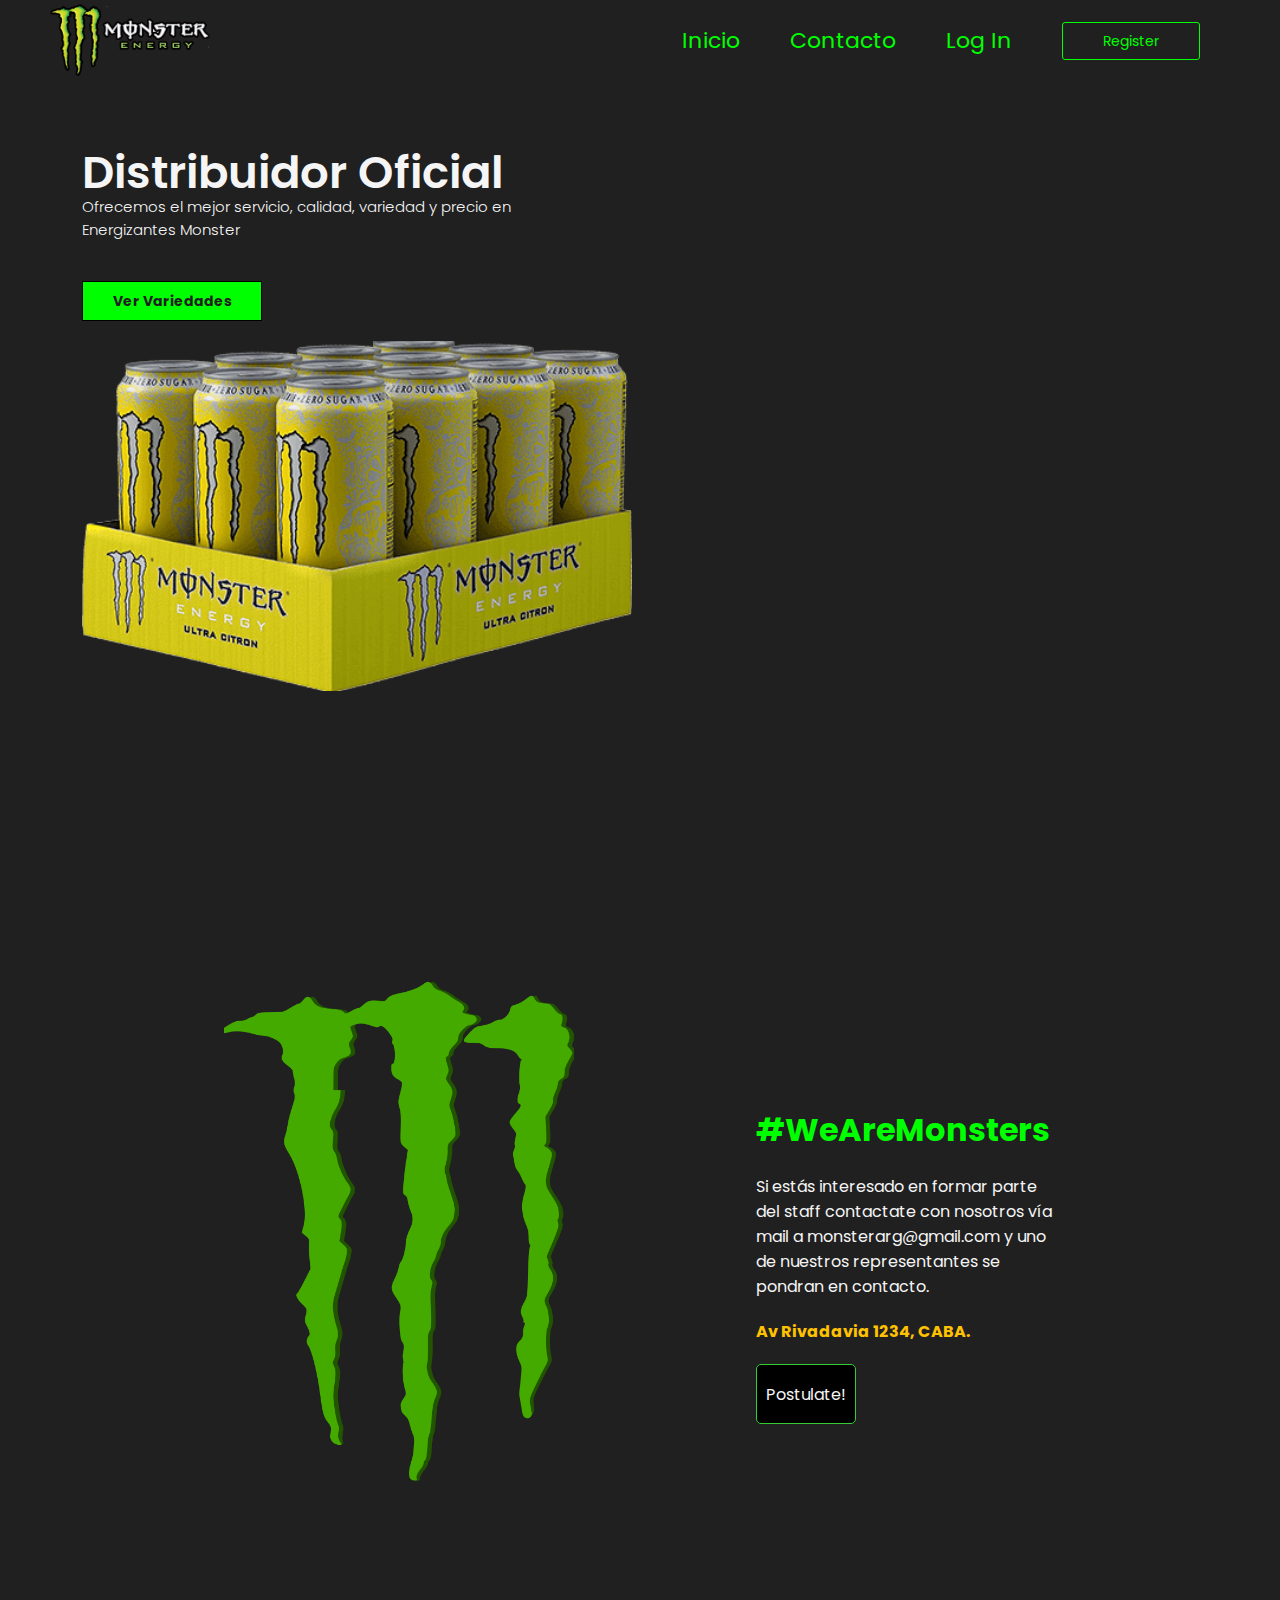
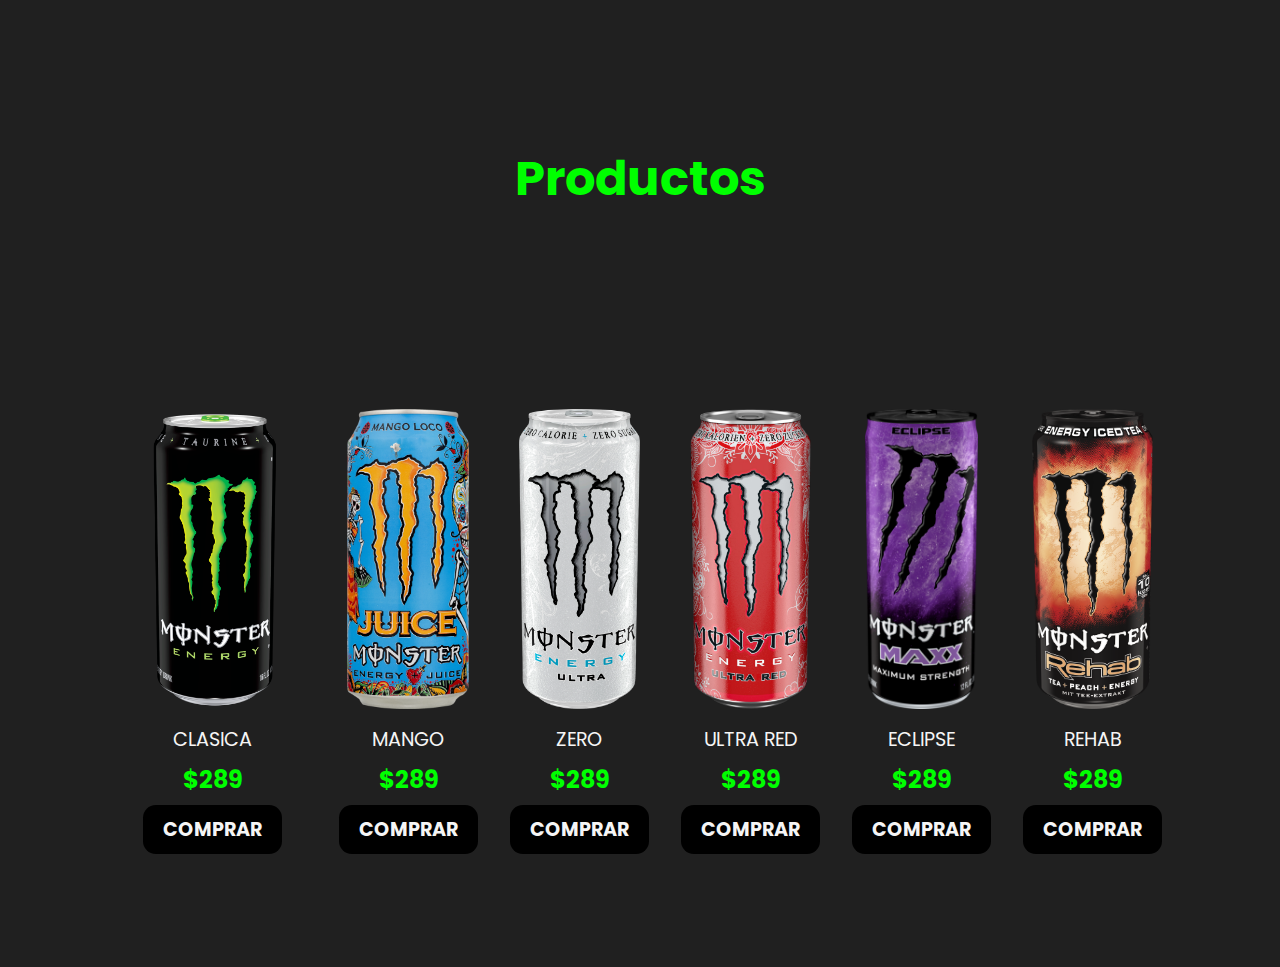
==== commit ba426d5d: "products hover add" ====
--- a/index.html
+++ b/index.html
@@ -69,7 +69,6 @@
     </div>
     <div class="section-container">
         <section class="section" id="products">
-
             <!-- Cards container -->
             <div class="products-cards-container">
                 <!-- Card 1 -->
@@ -84,35 +83,35 @@
                     <img src="/assets/Monster-Mango.png" alt="Monster-Mango" class="monster">
                     <p class="product-title">Mango</p>
                     <span class="product-price">$289</span>
-                    <a href="#" class="btn-products">Comprar</a>
+                    <a href="#products" class="btn-products">Comprar</a>
                 </div>
                 <!-- Card 3 -->
                 <div class="products-card">
                     <img src="/assets/Monster-Zero3.png" alt="Monster-Zero" class="monster">
                     <p class="product-title">Zero</p>
                     <span class="product-price">$289</span>
-                    <a href="#" class="btn-products">Comprar</a>
+                    <a href="#products" class="btn-products">Comprar</a>
                 </div>
                 <!-- Card 4 -->
                 <div class="products-card">
                     <img src="/assets/RedMonster.png" alt="Monster-Red" class="monster">
                     <p class="product-title">Ultra Red</p>
                     <span class="product-price">$289</span>
-                    <a href="#" class="btn-products">Comprar</a>
+                    <a href="#products" class="btn-products">Comprar</a>
                 </div>
                 <!-- Card 5 -->
                 <div class="products-card">
                     <img src="/assets/Monster-Eclipse.png" alt="Monster-Eclipse" class="monster">
                     <p class="product-title">Eclipse</p>
                     <span class="product-price">$289</span>
-                    <a href="#" class="btn-products">Comprar</a>
+                    <a href="#products" class="btn-products">Comprar</a>
                 </div>
                 <!-- Card 6 -->
                 <div class="products-card">
                     <img src="/assets/Monster-Rehab.png" alt="Monster-Rehab" class="monster">
                     <p class="product-title">Rehab</p>
                     <span class="product-price">$289</span>
-                    <a href="#" class="btn-products">Comprar</a>
+                    <a href="#products" class="btn-products">Comprar</a>
                 </div>
 
             </div>
--- a/style.css
+++ b/style.css
@@ -335,14 +335,14 @@
         /*border: 1px red solid;*/
         border-radius: 2rem;
         color: var(--yellow);
+        margin: 1rem 1rem;
+        transition: all 0.2s linear
+    }
+    
+    .products-card:hover {
         box-shadow: 0 0 20px 5px rgba(0, 0, 0, 0.1);
-        margin: 1rem 1rem;
-        transition: all 0.4s linear
-    }
-    
-    .products-card:hover {
-        width: 205px;
-        height: 515px;
+        /*width: 205px;
+        height: 515px;*/
     }
     
     .product-title {
@@ -381,6 +381,12 @@
         padding: 10px 20px;
     }
     
+    .btn-products:hover {
+        background-color: var(--green);
+        color: var(--black);
+        transition: all 0.4s linear;
+    }
+    
     @media (max-width: 768px) {
         .products-cards-container {
             display: flex;
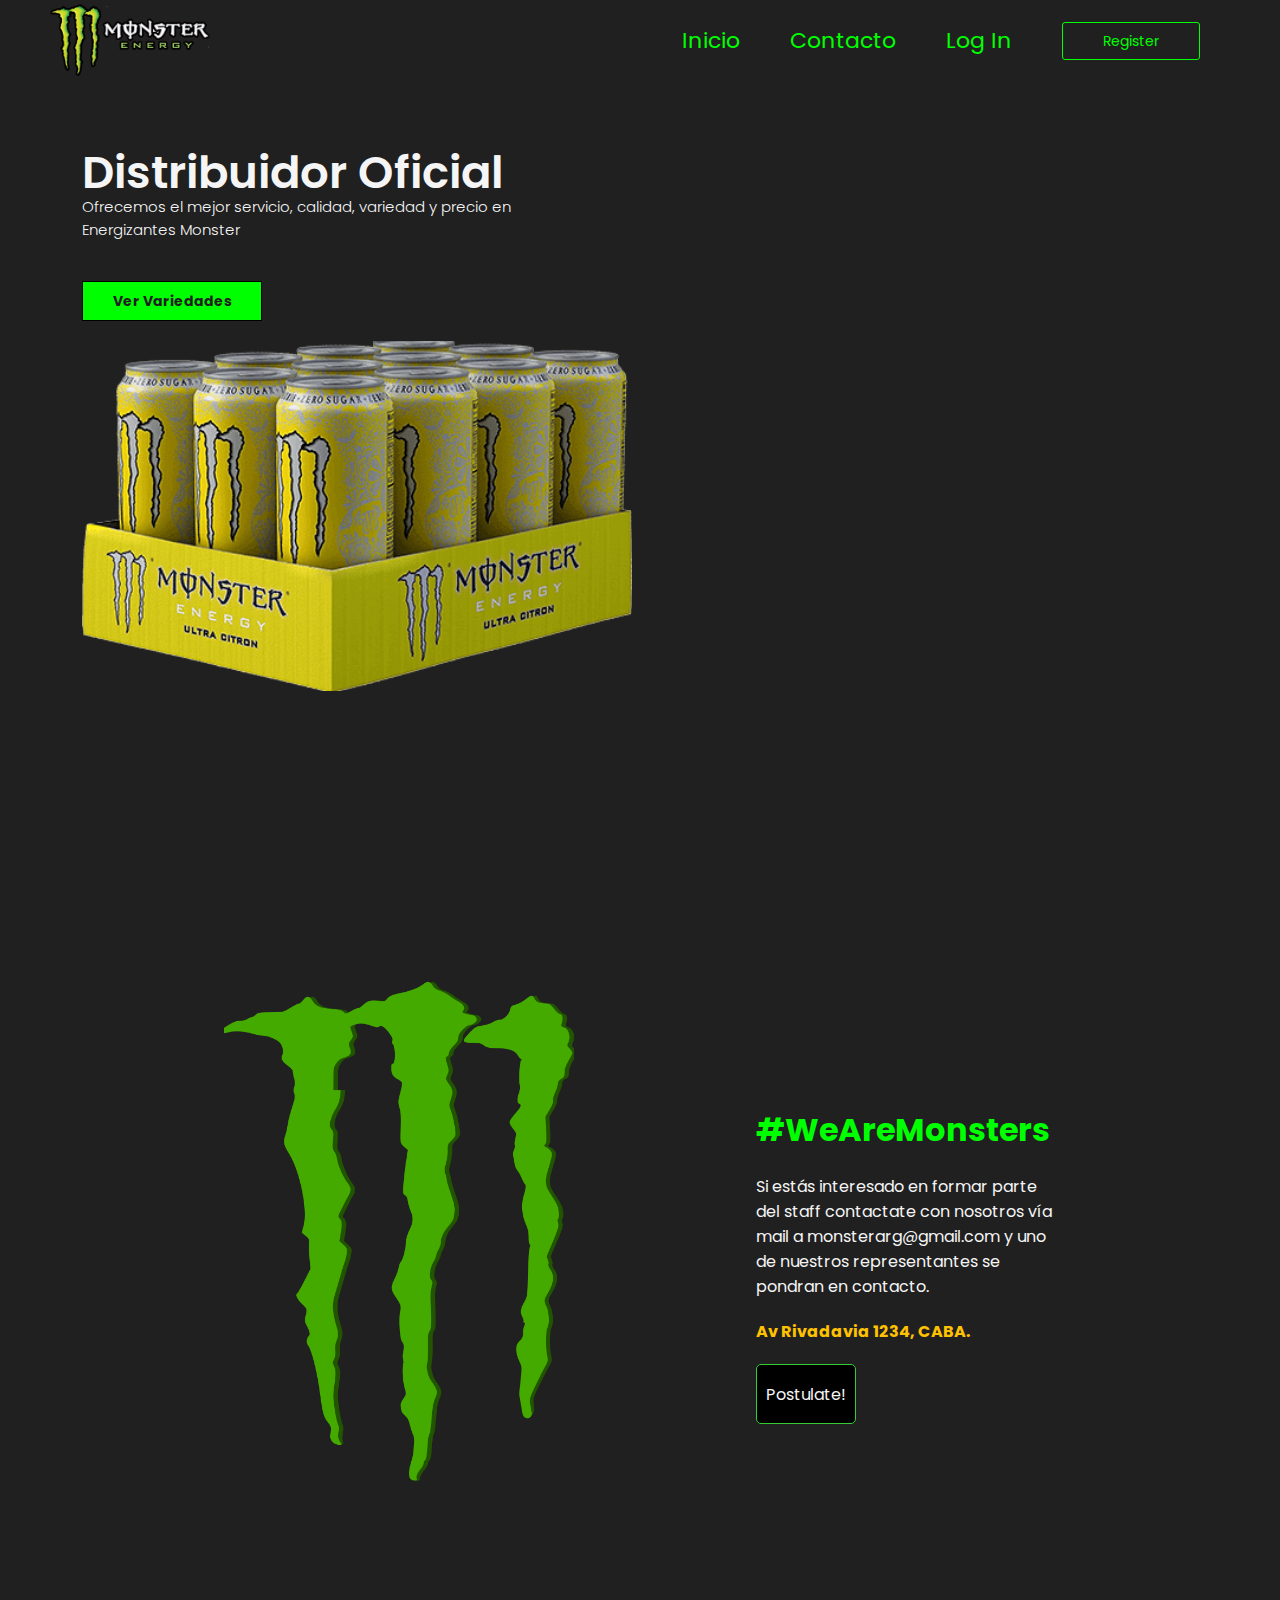
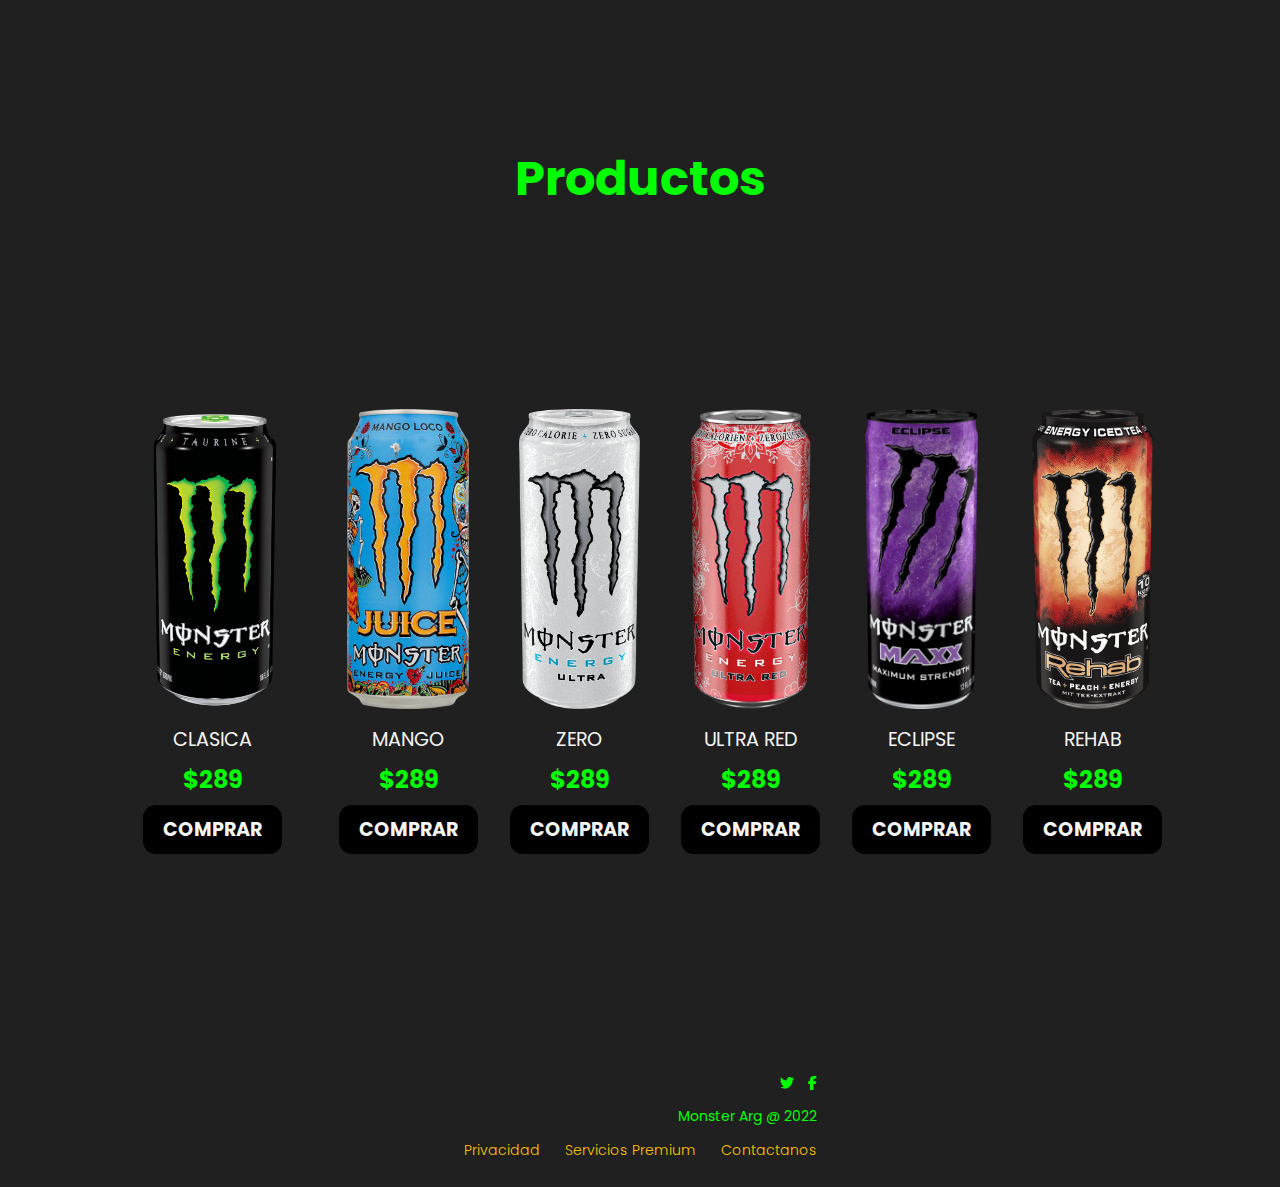
==== commit cf305d44: "Mision Completada" ====
--- a/index.html
+++ b/index.html
@@ -113,8 +113,27 @@
                     <span class="product-price">$289</span>
                     <a href="#products" class="btn-products">Comprar</a>
                 </div>
+            </div>
+        </section>
 
-            </div>
+        <!-- Footer -->
+        <div class="section-container">
+            <footer class="footer">
+                <div class="footer-info">
+                    <div class="footer-social">
+                        <i class="fab fa-twitter"></i>
+                        <i class="fab fa-facebook-f"></i>
+                    </div>
+                    <p class="footer-copyright">Monster Arg @ 2022</p>
+                    <div class="footer-terms">
+                        <a href="#">Privacidad</a>
+                        <a href="#">Servicios Premium</a>
+                        <a href="#">Contactanos</a>
+                    </div>
+                </div>
+            </footer>
+        </div>
+
 
 </body>
 
--- a/style.css
+++ b/style.css
@@ -1,302 +1,313 @@
-    @import url('https://fonts.googleapis.com/css2?family=Montserrat&family=Poppins:wght@200&display=swap');
-    * {
-        margin: 0;
-        padding: 0;
-        box-sizing: border-box;
-        font-family: 'Poppins', sans-serif;
-        list-style: none;
-        text-decoration: none;
-    }
-    
-    html {
-        scroll-behavior: smooth;
-        scroll-padding-top: 100px;
-    }
-    
-    body {
+@import url('https://fonts.googleapis.com/css2?family=Montserrat&family=Poppins:wght@200&display=swap');
+* {
+    margin: 0;
+    padding: 0;
+    box-sizing: border-box;
+    font-family: 'Poppins', sans-serif;
+    list-style: none;
+    text-decoration: none;
+}
+
+html {
+    scroll-behavior: smooth;
+    scroll-padding-top: 100px;
+}
+
+body {
+    width: 100%;
+    /*background: #131415;*/
+}
+
+ :root {
+    --yellow: #ffc200;
+    --black: #202020;
+    --grey: #2d3640;
+    --green: lime;
+    --bold: 900;
+    --medium: 700;
+    --regular: 400;
+    --thin: 300;
+}
+
+.section-container {
+    background: #202020;
+}
+
+
+/*Header*/
+
+.header {
+    margin: 0 auto;
+    max-width: 1300px;
+    height: 80px;
+    display: flex;
+    justify-content: space-between;
+    align-items: center;
+    padding: 0px 80px 0px 50px;
+}
+
+.header-container {
+    position: sticky;
+    top: 0%;
+    z-index: 9999;
+}
+
+.logo-container {
+    height: 100%;
+    display: flex;
+    align-items: center;
+}
+
+.logo-container img {
+    height: 90%;
+}
+
+.navbar,
+.navbar-list {
+    display: flex;
+    align-items: center;
+    justify-content: center;
+}
+
+.navbar-list {
+    gap: 50px;
+}
+
+.navbar i {
+    font-size: 40px;
+    color: white;
+    cursor: pointer;
+    display: none;
+}
+
+#toggle-menu {
+    display: none;
+}
+
+.navbar a {
+    color: var(--green);
+    font-size: 22px;
+}
+
+.navbar-list li:last-child>a {
+    border: 1px solid var(--green);
+    font-size: 14px;
+    padding: 8px 40px;
+    border-radius: 3px;
+    transition: all 0.3s linear;
+}
+
+.navbar-list li:last-child>a:hover {
+    background-color: var(--green);
+    color: var(--black);
+    transition: all 0.3s linear;
+    font-weight: 700;
+}
+
+@media (max-width: 992px) {
+    .header {
+        padding: 0px 50px 0px 10px;
+    }
+    .navbar i {
+        display: block;
+    }
+    .navbar-list {
+        position: absolute;
+        background-color: var(--black);
+        flex-direction: column;
+        top: 100px;
+        right: 0;
         width: 100%;
-        /*background: #131415;*/
-    }
-    
-     :root {
-        --yellow: #ffc200;
-        --black: #202020;
-        --grey: #2d3640;
-        --green: lime;
-        --bold: 900;
-        --medium: 700;
-        --regular: 400;
-        --thin: 300;
-    }
-    
-    .section-container {
-        background: #202020;
-    }
-    /*Header*/
-    
-    .header {
-        margin: 0 auto;
-        max-width: 1300px;
-        height: 80px;
+        height: calc(100vh - 100px);
+        display: none;
+        z-index: 9999;
+    }
+    #toggle-menu:checked+.navbar-list {
         display: flex;
-        justify-content: space-between;
-        align-items: center;
-        padding: 0px 80px 0px 50px;
-    }
-    
-    .header-container {
-        position: sticky;
-        top: 0%;
-        z-index: 9999;
-    }
-    
-    .logo-container {
-        height: 100%;
-        display: flex;
-        align-items: center;
-    }
-    
-    .logo-container img {
-        height: 90%;
-    }
-    
-    .navbar,
-    .navbar-list {
-        display: flex;
-        align-items: center;
+    }
+}
+
+
+/*hero*/
+
+.section-container {
+    background-color: var(--black);
+}
+
+.section {
+    display: flex;
+    justify-content: center;
+    align-items: center;
+    margin: 0 auto;
+    padding: 70px 0px;
+    width: 95%;
+    max-width: 1300px;
+    /*border: 2px red solid;*/
+}
+
+button {
+    background-color: var(--green);
+    border: 1px solid black;
+    outline: none;
+    width: 180px;
+    height: 40px;
+    color: white;
+    font-weight: 700;
+    font-size: 14px;
+    cursor: pointer;
+    transition: all 0.4s linear;
+}
+
+button:hover {
+    background-color: rgb(241, 33, 33);
+    transition: all 0.4s linear;
+}
+
+
+/**/
+
+#hero {
+    justify-content: space-between;
+    flex-wrap: wrap;
+    gap: 20px;
+    padding: 70px 50px;
+}
+
+.description-container {
+    display: flex;
+    flex-direction: column;
+    flex: 1 1 50%;
+    gap: 40px;
+}
+
+.text-container {
+    max-width: max(40%, 300px);
+    color: whitesmoke;
+}
+
+.text-container h1 {
+    font-weight: 600;
+    font-size: 45px;
+    line-height: 45px;
+}
+
+.text-container p {
+    font-size: 15px;
+    font-weight: 300;
+}
+
+.hero-img {
+    background-image: url(/assets/pack-monster2.png);
+    background-position: center;
+    background-repeat: no-repeat;
+    background-size: cover;
+    min-width: 550px;
+    width: 30%;
+    height: 350px;
+    border-radius: 5px;
+    transition: all 0.4s linear;
+}
+
+.primary-button {
+    color: #202020;
+    background: lime;
+}
+
+@media (max-width: 768px) {
+    .hero-img {
+        display: none;
+    }
+    .description-container {
         justify-content: center;
-    }
-    
-    .navbar-list {
-        gap: 50px;
-    }
-    
-    .navbar i {
-        font-size: 40px;
-        color: white;
-        cursor: pointer;
-        display: none;
-    }
-    
-    #toggle-menu {
-        display: none;
-    }
-    
-    .navbar a {
-        color: white;
-        color: var(--green);
-        font-size: 22px;
-    }
-    
-    .navbar-list li:last-child>a {
-        border: 1px solid var(--green);
-        font-size: 14px;
-        padding: 8px 40px;
-        border-radius: 3px;
-        transition: all 0.3s linear;
-    }
-    
-    .navbar-list li:last-child>a:hover {
-        background-color: white;
-        color: var(--grey);
-        transition: all 0.3s linear;
-        font-weight: 700;
-    }
-    
-    @media (max-width: 992px) {
-        .header {
-            padding: 0px 50px 0px 10px;
-        }
-        .navbar i {
-            display: block;
-        }
-        .navbar-list {
-            position: absolute;
-            background-color: var(--black);
-            flex-direction: column;
-            top: 100px;
-            right: 0;
-            width: 100%;
-            height: calc(100vh - 100px);
-            display: none;
-            z-index: 9999;
-        }
-        #toggle-menu:checked+.navbar-list {
-            display: flex;
-        }
-    }
-    /*hero*/
-    
-    .section-container {
-        background-color: var(--black);
-    }
-    
-    .section {
-        display: flex;
-        justify-content: center;
-        align-items: center;
-        margin: 0 auto;
-        padding: 70px 0px;
-        width: 95%;
-        max-width: 1300px;
-        /*border: 2px red solid;*/
-    }
-    
-    button {
-        background-color: var(--green);
-        border: 1px solid black;
-        outline: none;
-        width: 180px;
-        height: 40px;
-        color: white;
-        font-weight: 700;
-        font-size: 14px;
-        cursor: pointer;
-        transition: all 0.4s linear;
-    }
-    
-    button:hover {
-        background-color: rgb(241, 33, 33);
-        transition: all 0.4s linear;
-    }
-    /**/
-    
-    #hero {
-        justify-content: space-between;
-        flex-wrap: wrap;
-        gap: 20px;
-        padding: 70px 50px;
-    }
-    
-    .description-container {
+        align-items: center;
+    }
+    .text-container {
         display: flex;
         flex-direction: column;
-        flex: 1 1 50%;
-        gap: 40px;
-    }
-    
-    .text-container {
-        max-width: max(40%, 300px);
-        color: whitesmoke;
-    }
-    
-    .text-container h1 {
-        font-weight: 600;
-        font-size: 45px;
-        line-height: 45px;
-    }
-    
-    .text-container p {
-        font-size: 15px;
-        font-weight: 300;
-    }
-    
-    .hero-img {
-        background-image: url(/assets/pack-monster2.png);
-        background-position: center;
-        background-repeat: no-repeat;
-        background-size: cover;
-        min-width: 550px;
-        width: 30%;
-        height: 350px;
-        border-radius: 5px;
-        transition: all 0.4s linear;
-    }
-    
-    .primary-button {
-        color: #202020;
-        background: lime;
-    }
-    
-    @media (max-width: 768px) {
-        .hero-img {
-            display: none;
-        }
-        .description-container {
-            justify-content: center;
-            align-items: center;
-        }
-        .text-container {
-            display: flex;
-            flex-direction: column;
-            justify-content: center;
-            align-items: center;
-            text-align: center;
-        }
-    }
-    /* Section CONTACTO */
-    
+        justify-content: center;
+        align-items: center;
+        text-align: center;
+    }
+}
+
+
+/* Section CONTACTO */
+
+#about-us {
+    gap: 15%;
+    flex-wrap: wrap;
+    margin-top: 150px;
+    /* border: 1px solid red;*/
+}
+
+.about-img {
+    background-image: url(./assets/M-de-Monster.png);
+    background-repeat: no-repeat;
+    background-position: center;
+    background-size: cover;
+    height: 500px;
+    width: 350px;
+    border-radius: 5px;
+}
+
+.about-content {
+    height: 250px;
+    width: 300px;
+    display: flex;
+    flex-direction: column;
+    gap: 20px;
+    /*border: 1px solid red;*/
+}
+
+.adress {
+    font-weight: 700;
+    color: #ffc200;
+}
+
+.about-cards-container {
+    display: flex;
+    gap: 30px;
+}
+
+.about-card {
+    display: flex;
+    flex-direction: column;
+    align-items: center;
+    justify-content: center;
+    background-color: black;
+    height: 60px;
+    width: 100px;
+    border-radius: 5px;
+    border: 1px limegreen solid;
+}
+
+.about-card span {
+    font-weight: 700;
+    font-size: 20px;
+}
+
+.section-title {
+    color: lime;
+    font-size: 3rem;
+    font-weight: var(--medium);
+}
+
+.section-p {
+    color: whitesmoke;
+}
+
+@media (max-width: 768px) {
     #about-us {
-        gap: 15%;
-        flex-wrap: wrap;
-        margin-top: 150px;
-        /* border: 1px solid red;*/
-    }
-    
-    .about-img {
-        background-image: url(./assets/M-de-Monster.png);
-        background-repeat: no-repeat;
-        background-position: center;
-        background-size: cover;
-        height: 500px;
-        width: 350px;
-        border-radius: 5px;
-    }
-    
-    .about-content {
-        height: 250px;
-        width: 300px;
-        display: flex;
         flex-direction: column;
         gap: 20px;
-        /*border: 1px solid red;*/
-    }
-    
-    .adress {
-        font-weight: 700;
-        color: #ffc200;
-    }
-    
-    .about-cards-container {
-        display: flex;
-        gap: 30px;
-    }
-    
-    .about-card {
-        display: flex;
-        flex-direction: column;
-        align-items: center;
-        justify-content: center;
-        background-color: black;
-        height: 60px;
-        width: 100px;
-        border-radius: 5px;
-        border: 1px limegreen solid;
-    }
-    
-    .about-card span {
-        font-weight: 700;
-        font-size: 20px;
-    }
-    
-    .section-title {
-        color: lime;
-        font-size: 3rem;
-        font-weight: var(--medium);
-    }
-    
-    .section-p {
-        color: whitesmoke;
-    }
-    
-    @media (max-width: 768px) {
-        #about-us {
-            flex-direction: column;
-            gap: 20px;
-        }
-    }
-    /* SECTION PRODUCTS*/
-    /*.section-title {
+    }
+}
+
+
+/* SECTION PRODUCTS*/
+
+
+/*.section-title {
             display: flex;
             justify-content: center;
             align-items: center;
@@ -305,130 +316,195 @@
             flex-direction: column;
     }
     */
-    
-    .title-cont {
-        display: flex;
-        justify-content: center;
-        align-items: center;
-        font-size: 2rem;
-        color: var(--green);
-        background: var(--black);
-        padding: 12rem 0 5rem 0;
-        /* border: 1px red solid;*/
-        /*background-color: red;*/
-    }
-    
+
+.title-cont {
+    display: flex;
+    justify-content: center;
+    align-items: center;
+    font-size: 2rem;
+    color: var(--green);
+    background: var(--black);
+    padding: 12rem 0 5rem 0;
+    /* border: 1px red solid;*/
+    /*background-color: red;*/
+}
+
+.products-cards-container {
+    display: flex;
+    justify-content: center;
+    align-items: center;
+    text-align: center;
+}
+
+.products-card {
+    display: flex;
+    flex-direction: column;
+    justify-content: center;
+    align-items: center;
+    width: 200px;
+    height: 500px;
+    /*border: 1px red solid;*/
+    border-radius: 2rem;
+    color: var(--yellow);
+    margin: 1rem 1rem;
+    transition: all 0.2s linear
+}
+
+.products-card:hover {
+    box-shadow: 0 0 20px 5px rgba(0, 0, 0, 0.1);
+    /*width: 205px;
+        height: 515px;*/
+}
+
+.product-title {
+    display: flex;
+    justify-content: center;
+    align-items: center;
+    color: whitesmoke;
+    /*text-decoration: underline;*/
+    /*padding: 1rem;*/
+    margin-top: 1rem;
+    text-transform: uppercase;
+    cursor: pointer;
+    font-size: 1.2rem;
+    font-weight: var(--regular);
+}
+
+.monster {
+    max-width: 250px;
+    max-height: 300px;
+}
+
+.product-price {
+    font-weight: var(--medium);
+    font-size: 1.5rem;
+    margin: 0.5rem 0;
+    color: var(--green);
+}
+
+.btn-products {
+    background-color: black;
+    color: whitesmoke;
+    border-radius: 0.8rem;
+    text-transform: uppercase;
+    font-size: 1.2rem;
+    font-weight: var(--medium);
+    padding: 10px 20px;
+}
+
+.btn-products:hover {
+    background-color: var(--green);
+    color: var(--black);
+    transition: all 0.4s linear;
+}
+
+@media (max-width: 768px) {
     .products-cards-container {
         display: flex;
         justify-content: center;
         align-items: center;
         text-align: center;
-    }
-    
-    .products-card {
+        flex-direction: column;
+    }
+    .section-title {
+        font-size: 2rem;
+    }
+}
+
+@media (max-width: 1200px) {
+    .products-cards-container {
+        display: flex;
+        max-width: 700px;
+        justify-content: center;
+        align-items: center;
+        text-align: center;
+    }
+}
+
+@media (max-width: 1370px) {
+    .products-cards-container {
+        display: flex;
+        max-width: 700px;
+        justify-content: center;
+        align-items: center;
+        text-align: center;
+    }
+    .section-title {
+        font-size: 2rem;
+    }
+}
+
+@media (max-width: 980px) {
+    .products-cards-container {
         display: flex;
         flex-direction: column;
         justify-content: center;
         align-items: center;
-        width: 200px;
-        height: 500px;
-        /*border: 1px red solid;*/
-        border-radius: 2rem;
-        color: var(--yellow);
-        margin: 1rem 1rem;
-        transition: all 0.2s linear
-    }
-    
-    .products-card:hover {
-        box-shadow: 0 0 20px 5px rgba(0, 0, 0, 0.1);
-        /*width: 205px;
-        height: 515px;*/
-    }
-    
-    .product-title {
-        display: flex;
-        justify-content: center;
-        align-items: center;
-        color: whitesmoke;
-        /*text-decoration: underline;*/
-        /*padding: 1rem;*/
-        margin-top: 1rem;
-        text-transform: uppercase;
-        cursor: pointer;
-        font-size: 1.2rem;
-        font-weight: var(--regular);
-    }
-    
-    .monster {
-        max-width: 250px;
-        max-height: 300px;
-    }
-    
-    .product-price {
-        font-weight: var(--medium);
-        font-size: 1.5rem;
-        margin: 0.5rem 0;
-        color: var(--green);
-    }
-    
-    .btn-products {
-        background-color: black;
-        color: whitesmoke;
-        border-radius: 0.8rem;
-        text-transform: uppercase;
-        font-size: 1.2rem;
-        font-weight: var(--medium);
-        padding: 10px 20px;
-    }
-    
-    .btn-products:hover {
-        background-color: var(--green);
-        color: var(--black);
-        transition: all 0.4s linear;
-    }
-    
-    @media (max-width: 768px) {
-        .products-cards-container {
-            display: flex;
-            justify-content: center;
-            align-items: center;
-            text-align: center;
-            flex-direction: column;
-        }
-        .section-title {
-            font-size: 2rem;
-        }
-    }
-    
-    @media (max-width: 1200px) {
-        .products-cards-container {
-            display: flex;
-            max-width: 700px;
-            justify-content: center;
-            align-items: center;
-            text-align: center;
-        }
-    }
-    
-    @media (max-width: 1370px) {
-        .products-cards-container {
-            display: flex;
-            max-width: 700px;
-            justify-content: center;
-            align-items: center;
-            text-align: center;
-        }
-        .section-title {
-            font-size: 2rem;
-        }
-    }
-    
-    @media (max-width: 980px) {
-        .products-cards-container {
-            display: flex;
-            flex-direction: column;
-            justify-content: center;
-            align-items: center;
-            text-align: center;
-        }
-    }+        text-align: center;
+    }
+}
+
+
+/*Footer*/
+
+.footer {
+    display: flex;
+    justify-content: space-around;
+    align-items: flex-end;
+    max-width: 1300px;
+    margin: 0 auto;
+    flex-wrap: wrap;
+    gap: 70px;
+    padding-top: 100px;
+    padding-bottom: 20px;
+    /*color: var(--green);*/
+}
+
+.footer-info {
+    display: flex;
+    flex-direction: column;
+    justify-content: space-around;
+    align-items: flex-end;
+    font-size: 14px;
+    min-height: 100px;
+    color: var(--green);
+}
+
+.footer-social {
+    color: var(--green);
+}
+
+.footer-social i:last-child {
+    margin-left: 10px;
+}
+
+.footer-terms {
+    display: flex;
+    gap: 25px;
+}
+
+.footer-terms a {
+    color: var(--yellow);
+    font-weight: 300;
+}
+
+@media (max-width: 945px) {
+    .footer {
+        gap: 40px;
+    }
+    .footer-msg {
+        max-width: 600px;
+        text-align: center;
+    }
+    /*.footer-info {
+        align-items: center;
+        gap: 20px;*/
+}
+
+.footer-terms {
+    justify-content: center;
+    text-align: center;
+}
+
+
+}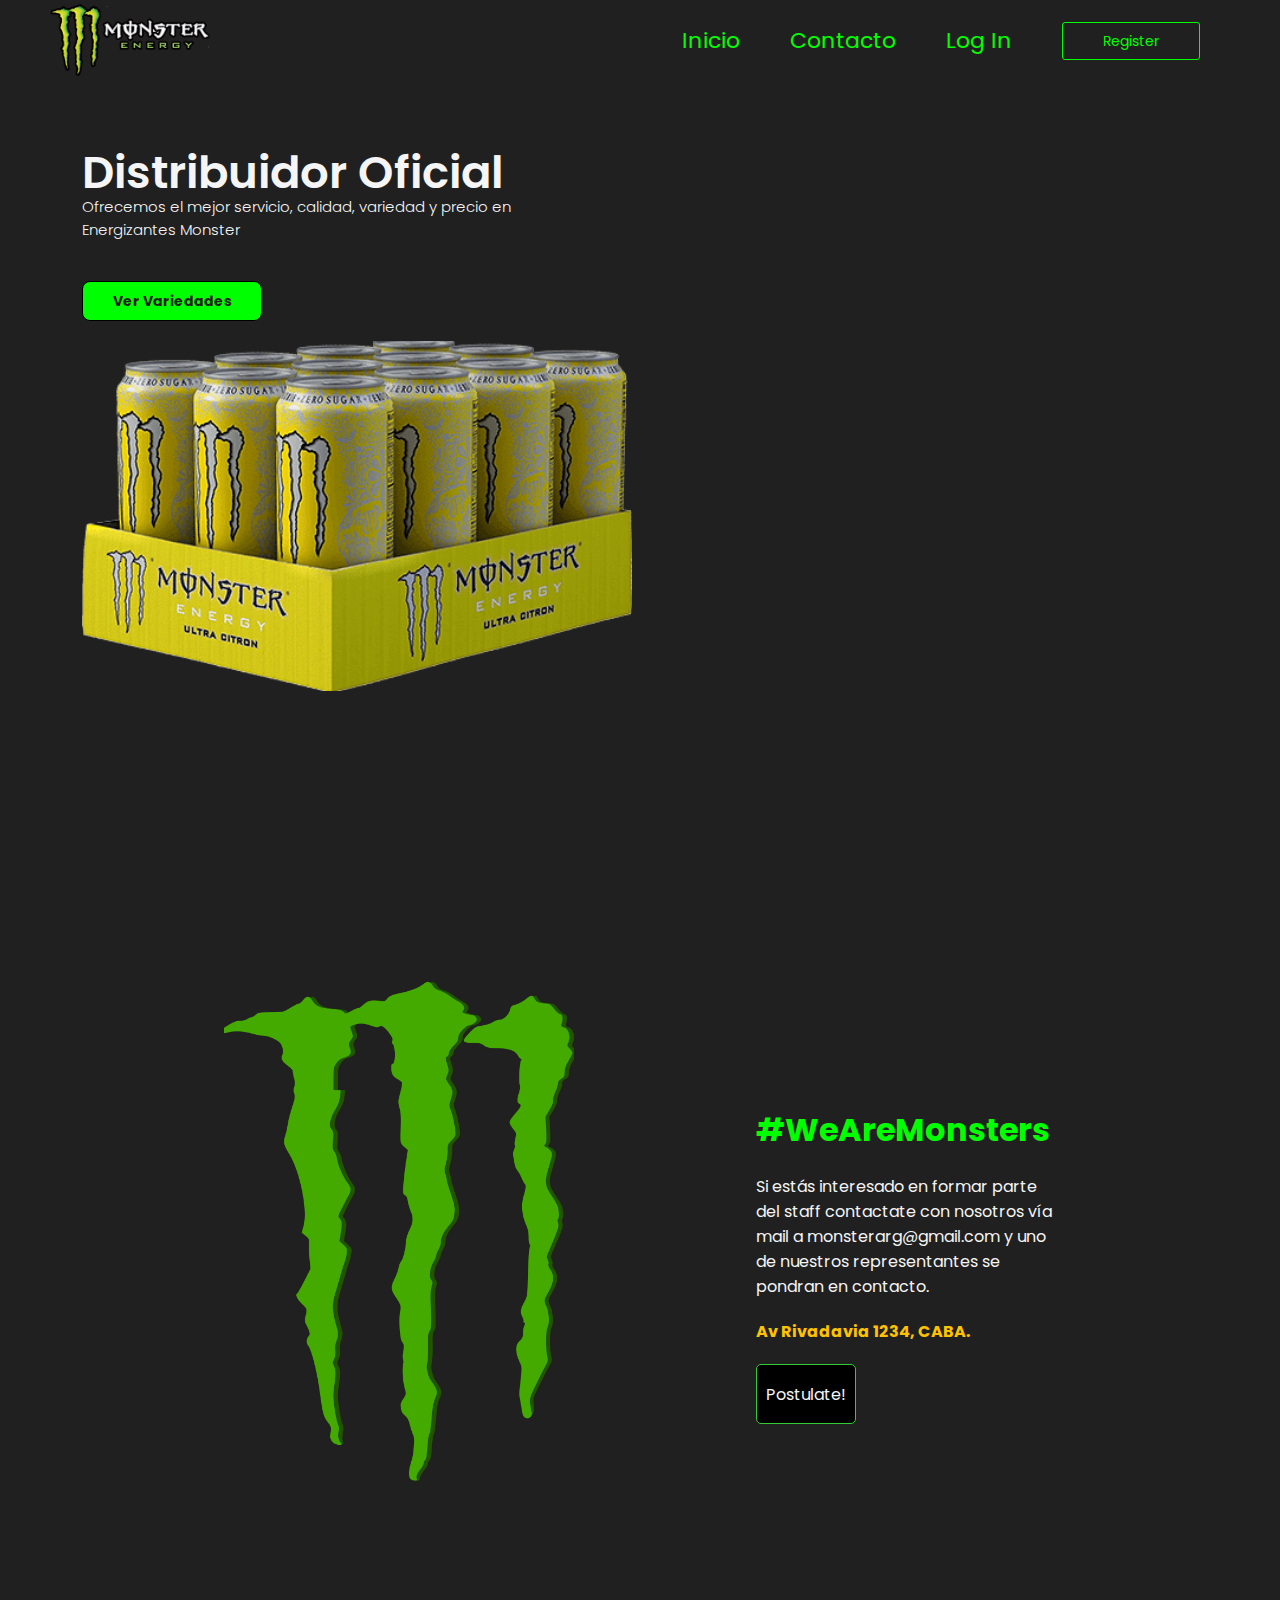
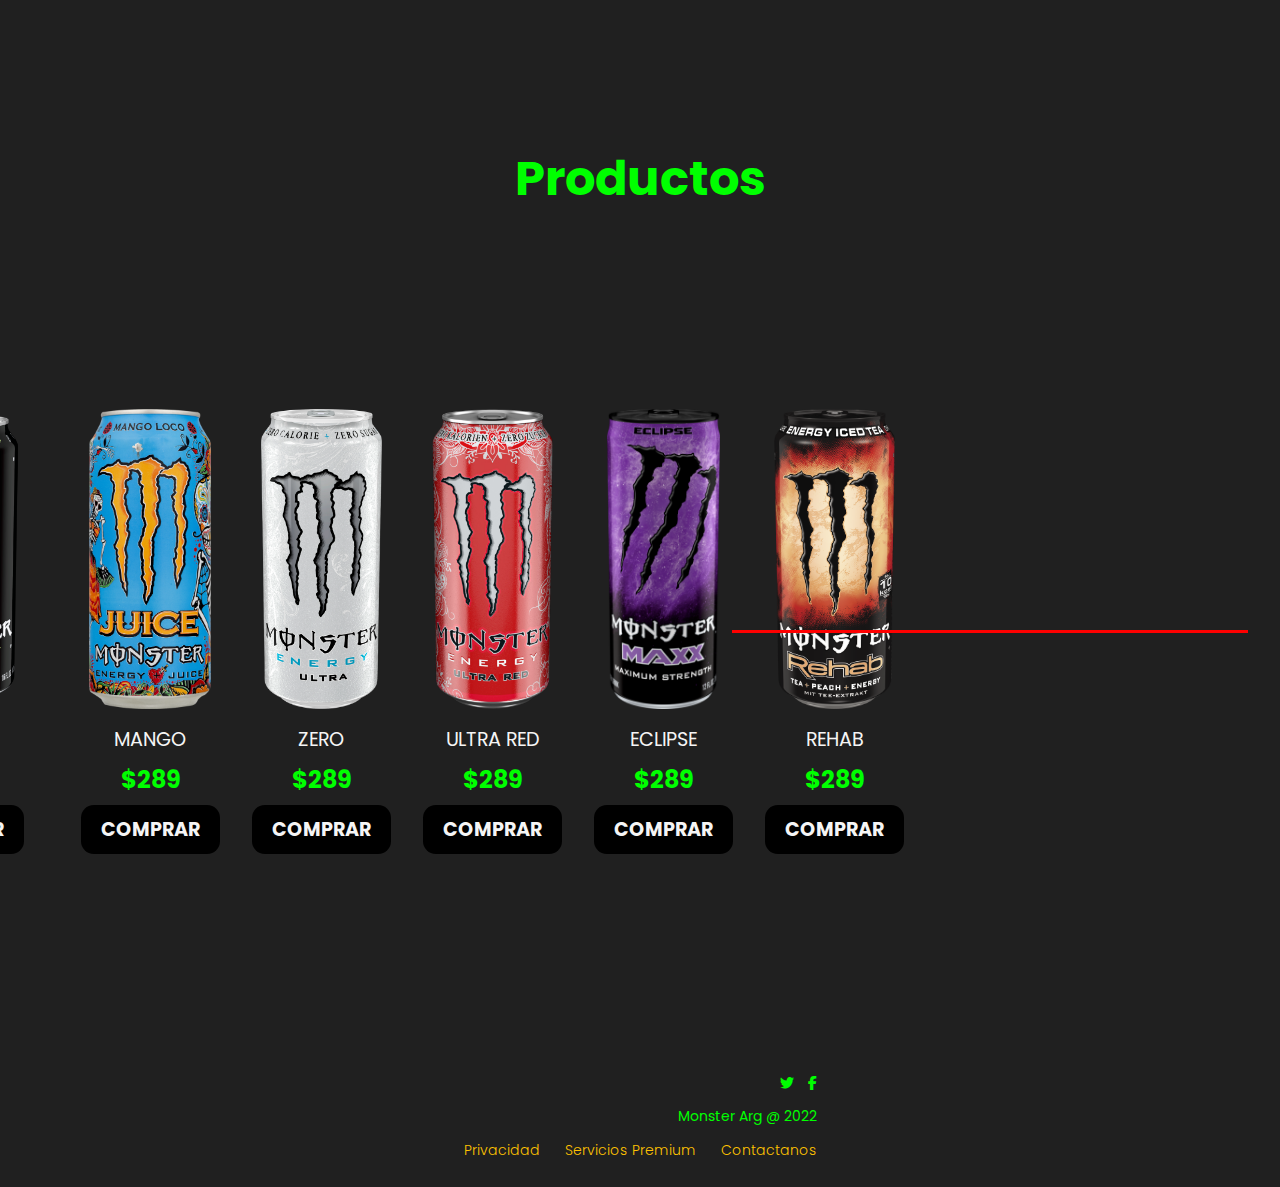
==== commit 147dfac5: "finish" ====
--- a/index.html
+++ b/index.html
@@ -39,7 +39,7 @@
                     <h1>Distribuidor Oficial</h1>
                     <p>Ofrecemos el mejor servicio, calidad, variedad y precio en Energizantes Monster</p>
                 </div>
-                <button class="primary-button" id="products">Ver Variedades</button>
+                <a href="#products" class="primary-button" id="#products">Ver Variedades</a>
             </div>
             <div class="hero-img"></div>
         </section>
@@ -65,7 +65,7 @@
     </div>
     <!-- Products -->
     <div class="title-cont">
-        <h2>Productos</h2>
+        <h2 id="#products">Productos</h2>
     </div>
     <div class="section-container">
         <section class="section" id="products">
@@ -114,6 +114,7 @@
                     <a href="#products" class="btn-products">Comprar</a>
                 </div>
             </div>
+            <span class="linea"></span>
         </section>
 
         <!-- Footer -->
--- a/style.css
+++ b/style.css
@@ -145,9 +145,14 @@
     /*border: 2px red solid;*/
 }
 
-button {
+.primary-button {
+    display: flex;
+    justify-content: center;
+    align-items: center;
+    text-align: center;
     background-color: var(--green);
     border: 1px solid black;
+    border-radius: 0.5rem;
     outline: none;
     width: 180px;
     height: 40px;
@@ -158,7 +163,7 @@
     transition: all 0.4s linear;
 }
 
-button:hover {
+.primary-button:hover {
     background-color: rgb(241, 33, 33);
     transition: all 0.4s linear;
 }
@@ -306,17 +311,6 @@
 
 /* SECTION PRODUCTS*/
 
-
-/*.section-title {
-            display: flex;
-            justify-content: center;
-            align-items: center;
-            text-align: center;
-            font-size: 3rem;
-            flex-direction: column;
-    }
-    */
-
 .title-cont {
     display: flex;
     justify-content: center;
@@ -506,5 +500,9 @@
     text-align: center;
 }
 
-
+.linea {
+    display: flex;
+    height: 3px;
+    background: red;
+    width: 700px;
 }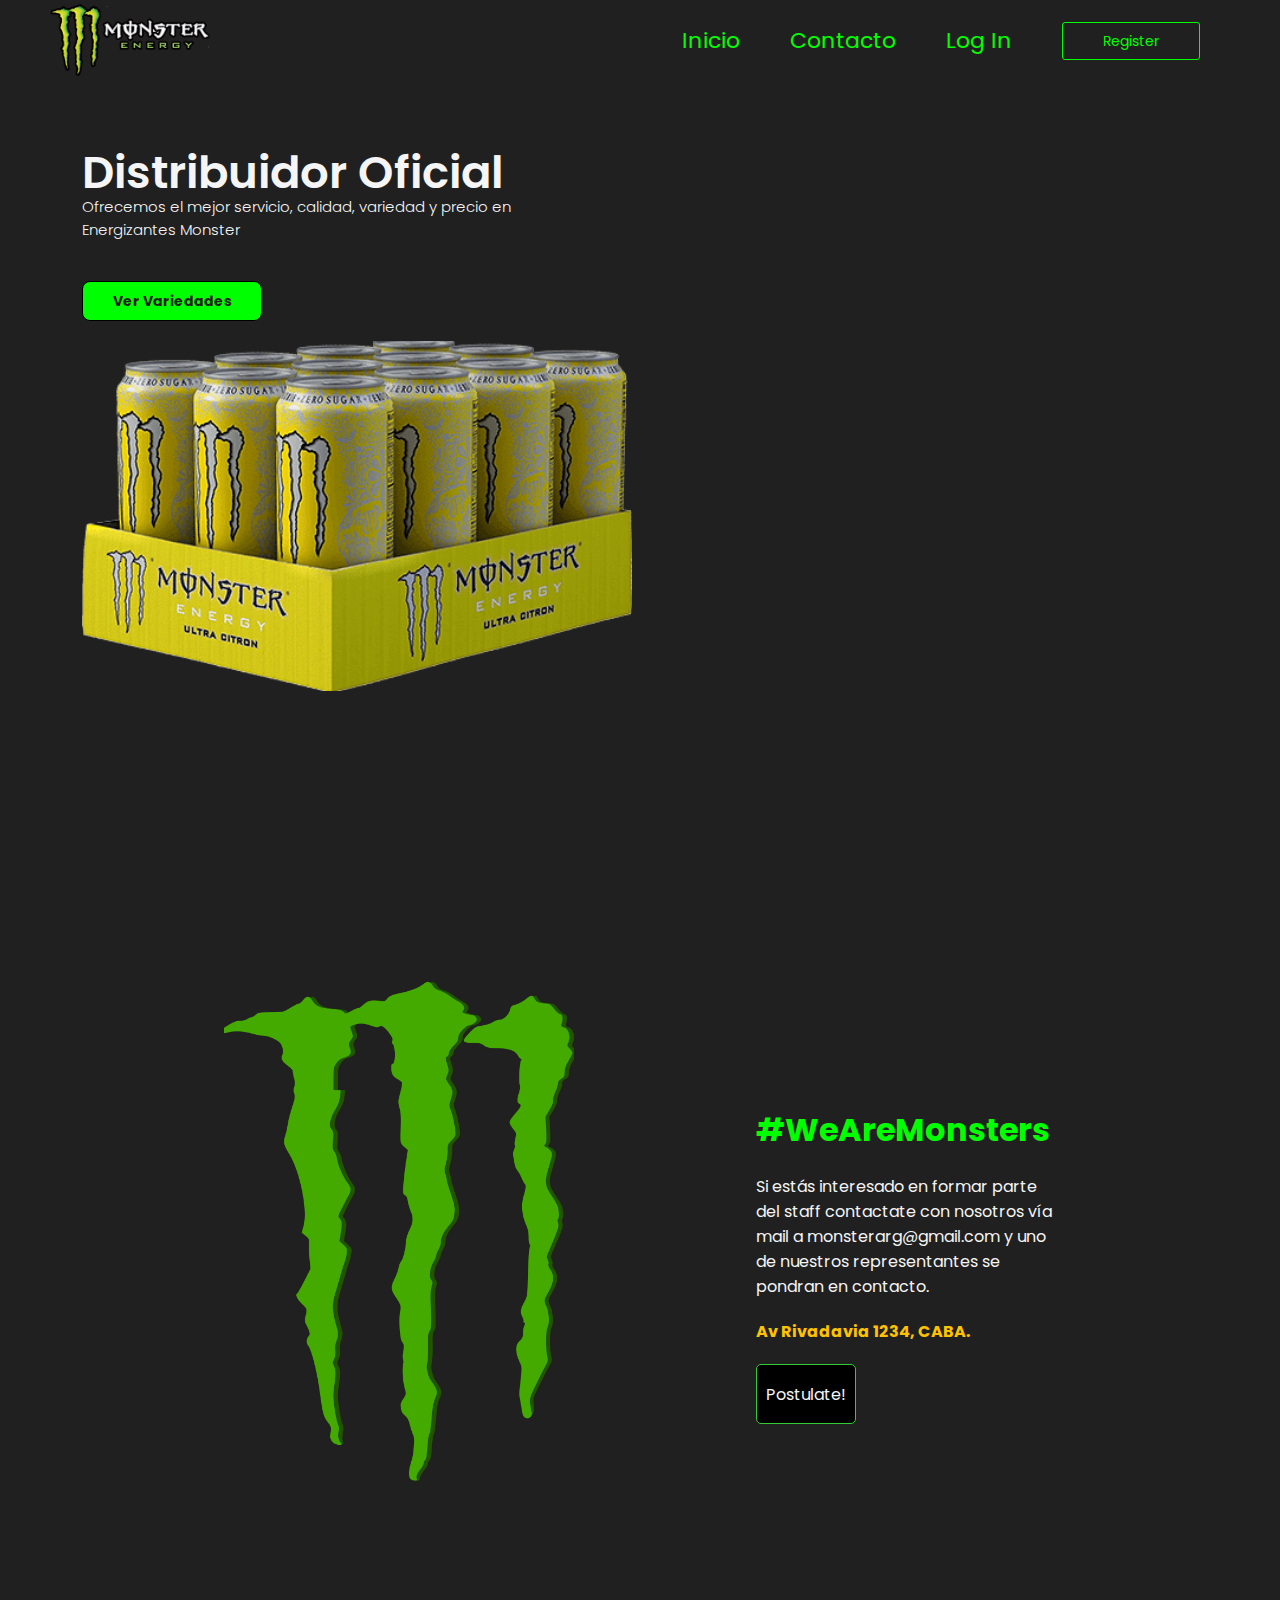
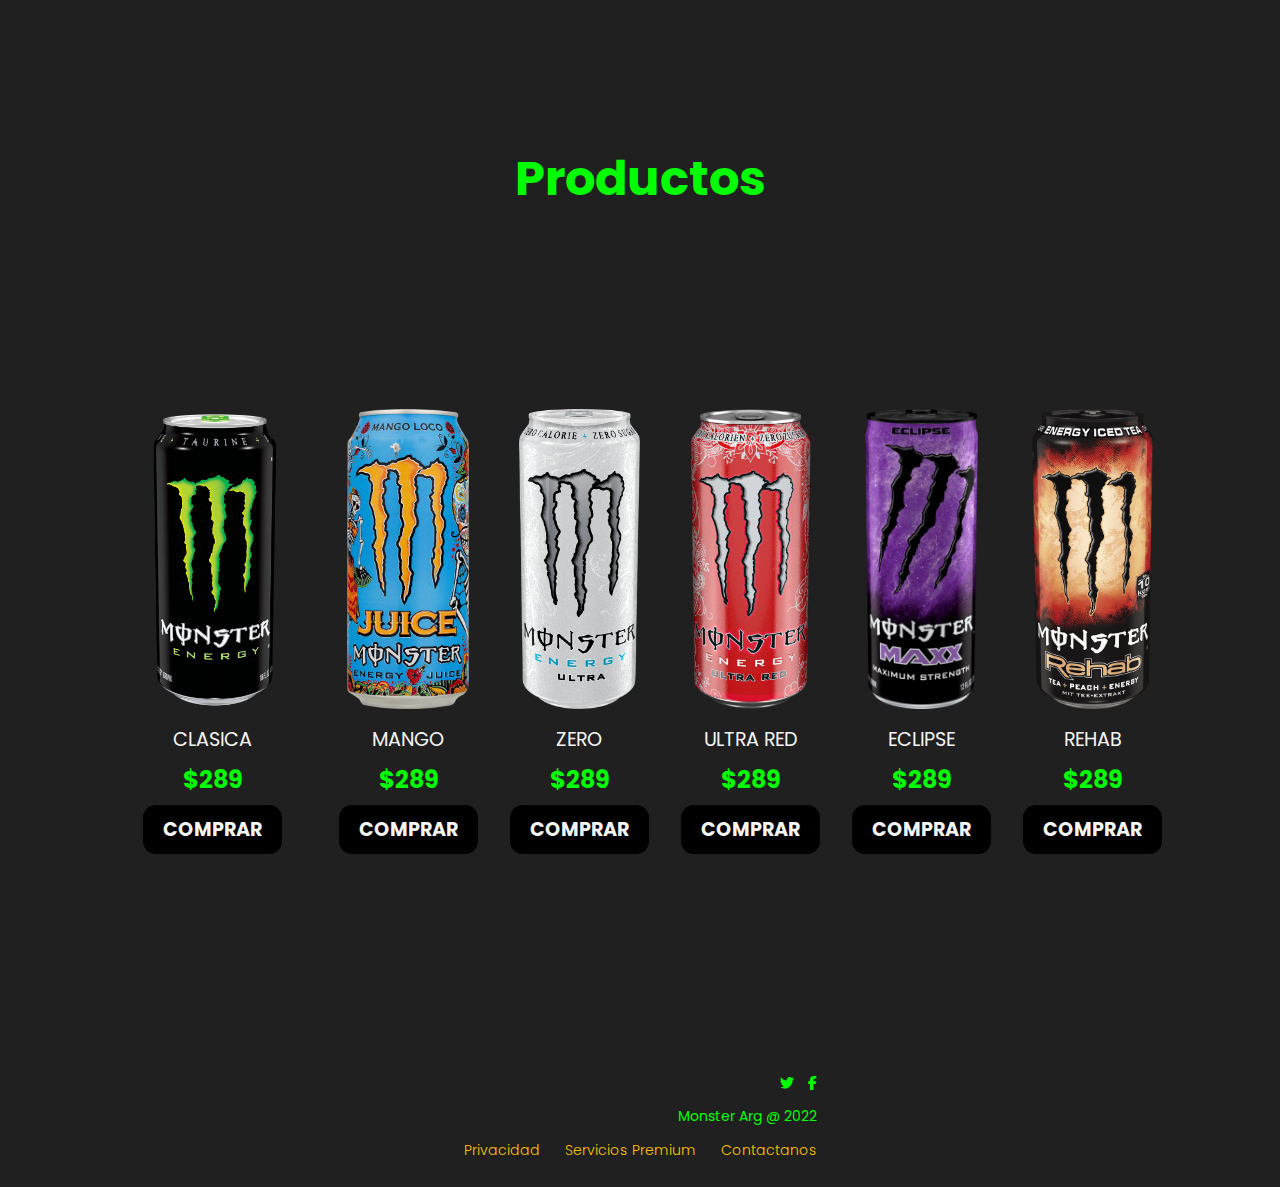
==== commit 1c855d87: "terminado" ====
--- a/index.html
+++ b/index.html
@@ -114,7 +114,6 @@
                     <a href="#products" class="btn-products">Comprar</a>
                 </div>
             </div>
-            <span class="linea"></span>
         </section>
 
         <!-- Footer -->
--- a/style.css
+++ b/style.css
@@ -490,19 +490,9 @@
         max-width: 600px;
         text-align: center;
     }
-    /*.footer-info {
-        align-items: center;
-        gap: 20px;*/
 }
 
 .footer-terms {
     justify-content: center;
     text-align: center;
-}
-
-.linea {
-    display: flex;
-    height: 3px;
-    background: red;
-    width: 700px;
 }